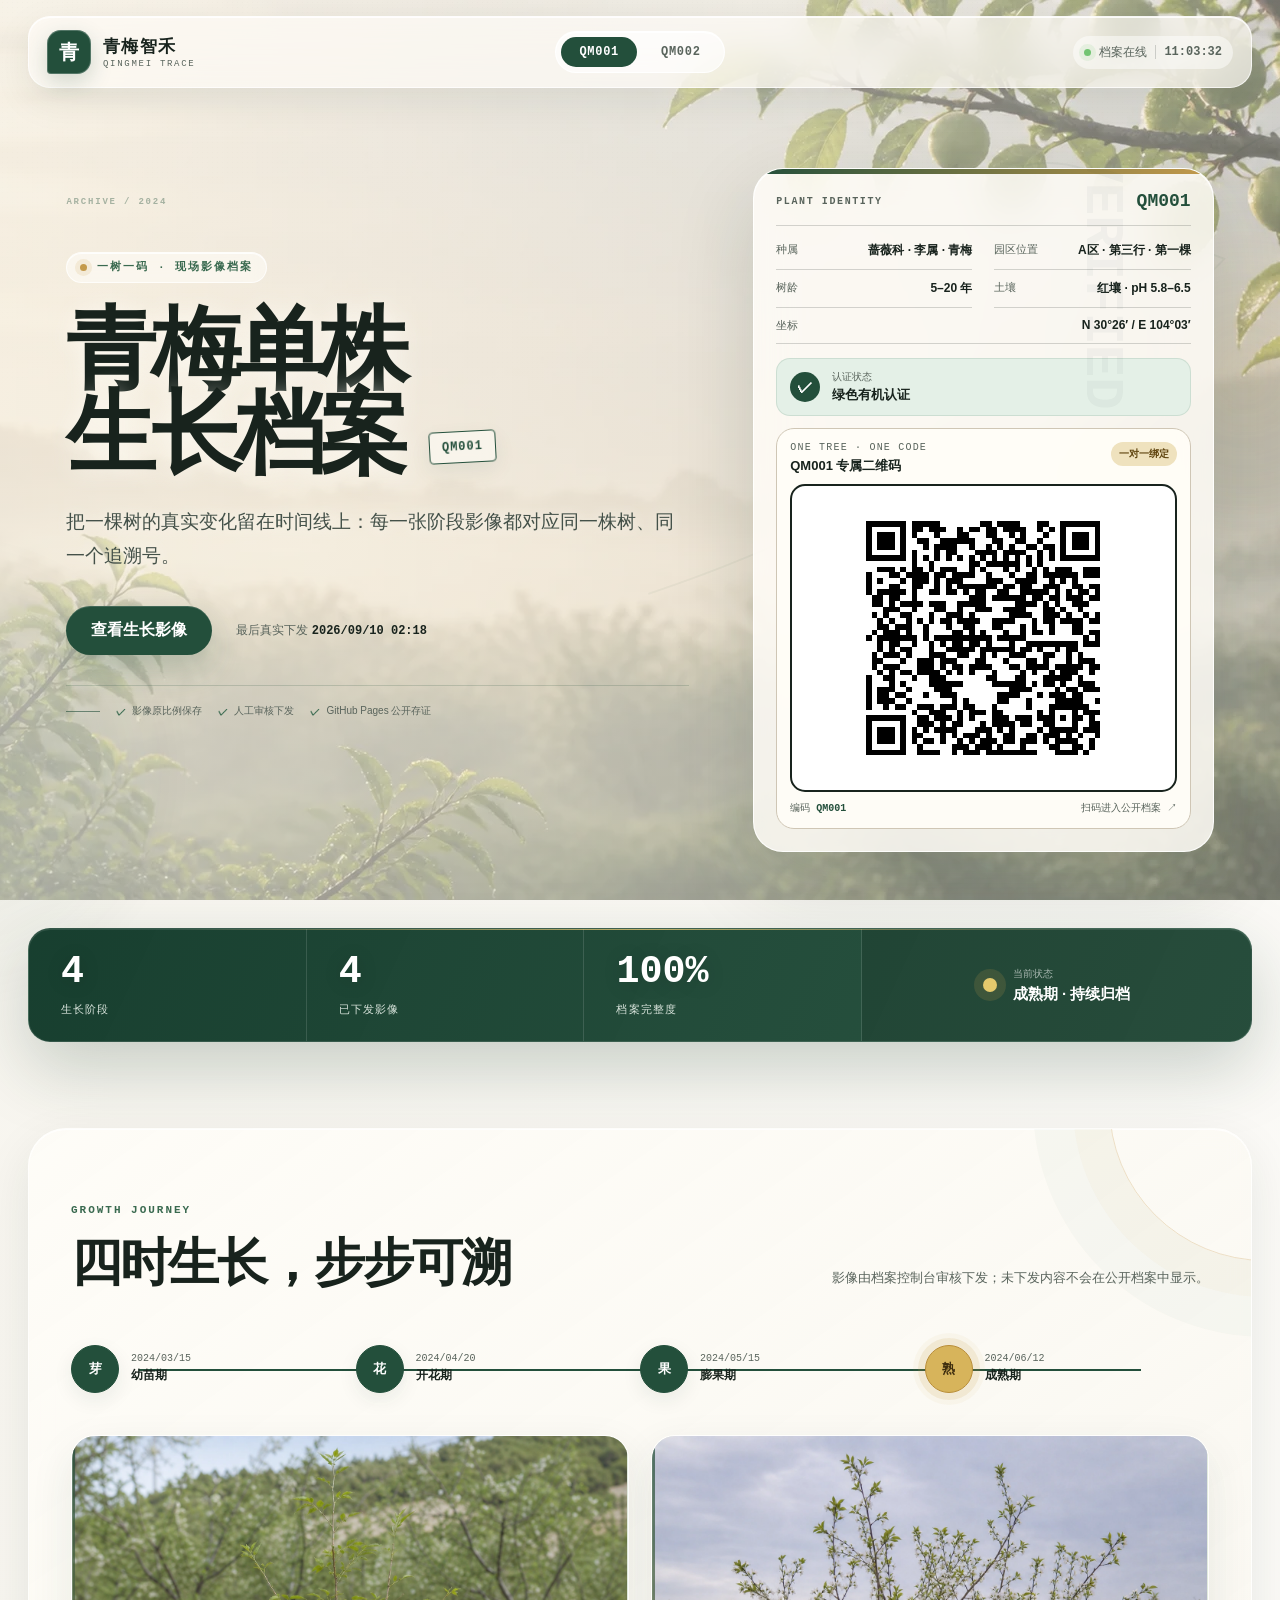
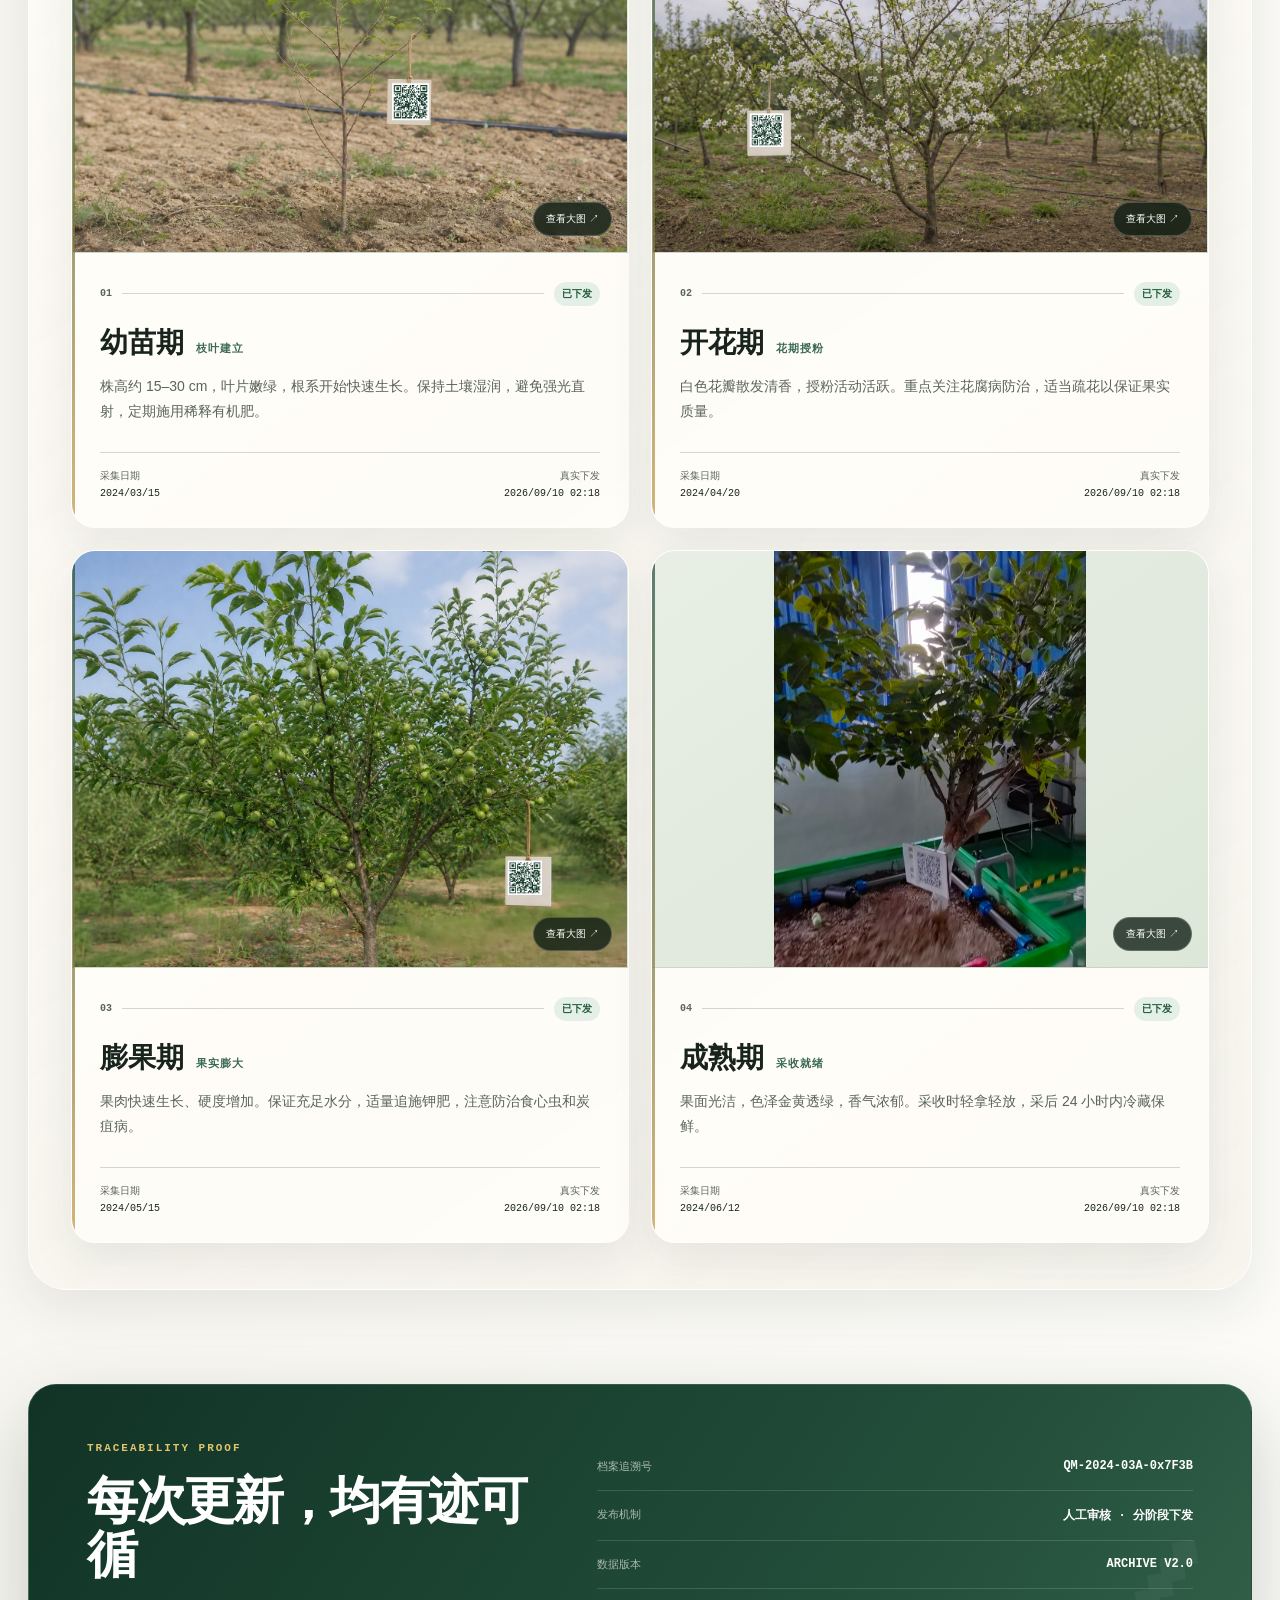
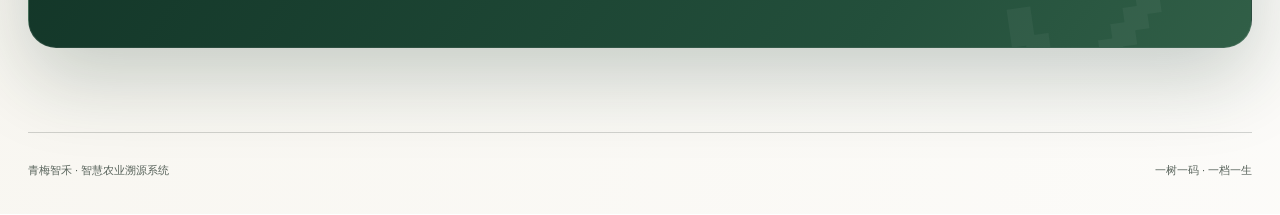
==== QM001.html @ 79ef50ff "发布青梅智禾溯源档案 2026-09-10" ====
<!doctype html>
<html lang="zh-CN">
<head>
  <meta charset="utf-8">
  <meta name="viewport" content="width=device-width, initial-scale=1">
  <meta name="theme-color" content="#f4f1e8">
  <meta name="description" content="青梅智禾 QM001 单株全周期二维码溯源档案">
  <title>QM001 生长档案｜青梅智禾</title>
  <link rel="stylesheet" href="assets/styles.css?v=20260809-ui6">
</head>
<body class="archive-page" data-tree-id="QM001">
  <div class="ambient ambient-a" aria-hidden="true"></div>
  <div class="ambient ambient-b" aria-hidden="true"></div>
  <header class="site-header">
    <a class="brand" href="QM001.html" aria-label="青梅智禾溯源首页">
      <span class="brand-mark">青</span>
      <span><strong>青梅智禾</strong><small>QINGMEI TRACE</small></span>
    </a>
    <nav class="record-nav" aria-label="档案切换">
      <a class="active" href="QM001.html">QM001</a>
      <a href="QM002.html">QM002</a>
    </nav>
    <div class="live-chip"><i></i><span>档案在线</span><time id="clock">--:--</time></div>
  </header>

  <main>
    <section class="hero" aria-labelledby="archive-title">
      <div class="hero-copy">
        <p class="eyebrow">一树一码 · 现场影像档案</p>
        <div class="title-row">
          <h1 id="archive-title">青梅单株<br>生长档案</h1>
          <span class="tree-seal" id="treeSeal">QM001</span>
        </div>
        <p class="hero-lead">把一棵树的真实变化留在时间线上：每一张阶段影像都对应同一株树、同一个追溯号。</p>
        <div class="hero-actions">
          <button class="primary-button" type="button" data-scroll="stages">查看生长影像</button>
          <span class="sync-note">最后真实下发 <b id="lastSync">尚未真实下发</b></span>
        </div>
        <div class="hero-proof"><span class="proof-line"></span><span>影像原比例保存</span><span>人工审核下发</span><span>GitHub Pages 公开存证</span></div>
      </div>
      <aside class="identity-card" aria-label="单株身份信息">
        <div class="identity-top"><span>PLANT IDENTITY</span><b id="identityId">QM001</b></div>
        <dl>
          <div><dt>种属</dt><dd id="species">--</dd></div>
          <div><dt>园区位置</dt><dd id="location">--</dd></div>
          <div><dt>树龄</dt><dd id="age">--</dd></div>
          <div><dt>土壤</dt><dd id="soil">--</dd></div>
          <div><dt>坐标</dt><dd id="coordinates">--</dd></div>
        </dl>
        <div class="cert-line"><span>✓</span><div><small>认证状态</small><strong id="certification">--</strong></div></div>
        <div class="qr-identity">
          <div class="qr-heading"><div><small>ONE TREE · ONE CODE</small><strong id="qrTitle">QM001 专属二维码</strong></div><span>一对一绑定</span></div>
          <a id="qrLink" class="qr-art-link" href="https://hyopuj.github.io/qingmei-pages/QM001.html" target="_blank" rel="noopener">
            <img id="qrImage" src="assets/qr-QM001.png" alt="QM001 一对一溯源二维码" decoding="async">
          </a>
          <div class="qr-meta"><span>编码 <b id="qrCode">QM001</b></span><span>扫码进入公开档案 ↗</span></div>
        </div>
      </aside>
    </section>

    <section class="pulse-strip" aria-label="档案概览">
      <div><span class="metric-value" id="stageCount">4</span><span class="metric-label">生长阶段</span></div>
      <div><span class="metric-value" id="publishedCount">--</span><span class="metric-label">已下发影像</span></div>
      <div><span class="metric-value" id="completeness">--</span><span class="metric-label">档案完整度</span></div>
      <div class="pulse-message"><span class="pulse-dot"></span><p><small>当前状态</small><strong id="currentStage">同步中</strong></p></div>
    </section>

    <section class="journey" id="stages" aria-labelledby="journey-title">
      <div class="section-heading">
        <div><p class="eyebrow">GROWTH JOURNEY</p><h2 id="journey-title">四时生长，步步可溯</h2></div>
        <p>影像由档案控制台审核下发；未下发内容不会在公开档案中显示。</p>
      </div>
      <ol class="timeline" id="timeline" aria-label="生长阶段时间轴"></ol>
      <div class="stage-grid" id="stageGrid" aria-live="polite">
        <div class="loading-card"></div><div class="loading-card"></div><div class="loading-card"></div><div class="loading-card"></div>
      </div>
    </section>

    <section class="trust-panel">
      <div><p class="eyebrow">TRACEABILITY PROOF</p><h2>每次更新，均有迹可循</h2></div>
      <dl>
        <div><dt>档案追溯号</dt><dd id="traceId">--</dd></div>
        <div><dt>发布机制</dt><dd>人工审核 · 分阶段下发</dd></div>
        <div><dt>数据版本</dt><dd>ARCHIVE V2.0</dd></div>
      </dl>
    </section>
  </main>

  <footer class="site-footer"><span>青梅智禾 · 智慧农业溯源系统</span><span>一树一码 · 一档一生</span></footer>

  <dialog class="lightbox" id="lightbox">
    <button type="button" aria-label="关闭预览" id="closeLightbox">×</button>
    <img id="lightboxImage" alt="阶段影像大图">
    <p id="lightboxCaption"></p>
  </dialog>
  <div class="error-banner" id="errorBanner" role="alert" hidden></div>
  <script>window.__ARCHIVE__={"id":"QM001","traceId":"QM-2024-03A-0x7F3B","name":"青梅单株生长档案","location":"A区 · 第三行 · 第一棵","species":"蔷薇科 · 李属 · 青梅","age":"5–20 年","coordinates":"N 30°26′ / E 104°03′","soil":"红壤 · pH 5.8–6.5","certification":"绿色有机认证","currentStage":"成熟期","deployedAt":"2026-09-10T02:18:13.981Z","stages":[{"name":"幼苗期","date":"2024-03-15","summary":"枝叶建立","description":"株高约 15–30 cm，叶片嫩绿，根系开始快速生长。保持土壤湿润，避免强光直射，定期施用稀释有机肥。","published":true,"publishedAt":"2026-09-10T02:18:13.981Z","unpublishedAt":null,"hasImage":true,"imageUrl":"assets/images/QM001/1786266948276-stage-01.webp"},{"name":"开花期","date":"2024-04-20","summary":"花期授粉","description":"白色花瓣散发清香，授粉活动活跃。重点关注花腐病防治，适当疏花以保证果实质量。","published":true,"publishedAt":"2026-09-10T02:18:13.981Z","unpublishedAt":null,"hasImage":true,"imageUrl":"assets/images/QM001/qr-v3-02.webp"},{"name":"膨果期","date":"2024-05-15","summary":"果实膨大","description":"果肉快速生长、硬度增加。保证充足水分，适量追施钾肥，注意防治食心虫和炭疽病。","published":true,"publishedAt":"2026-09-10T02:18:13.981Z","unpublishedAt":null,"hasImage":true,"imageUrl":"assets/images/QM001/qr-v3-03.webp"},{"name":"成熟期","date":"2024-06-12","summary":"采收就绪","description":"果面光洁，色泽金黄透绿，香气浓郁。采收时轻拿轻放，采后 24 小时内冷藏保鲜。","published":true,"publishedAt":"2026-09-10T02:18:13.981Z","unpublishedAt":"2026-09-10T00:32:39.902Z","hasImage":true,"imageUrl":"assets/images/QM001/1788332157178-stage-04.jpg"}],"updatedAt":"2026-09-10T02:18:13.981Z"};window.__ARCHIVE_UPDATED_AT__="2026-09-10T02:18:13.981Z";window.__ARCHIVE_DEPLOYED_AT__="2026-09-10T02:18:13.981Z";</script>
  <script src="assets/archive.js" defer></script>
</body>
</html>
---- assets/styles.css ----
:root {
  --ink: #18231d;
  --muted: #59645c;
  --paper: #f4f1e8;
  --paper-2: #e7e2d6;
  --leaf: #234f3b;
  --leaf-2: #3a6a50;
  --lime: #c49a4b;
  --acid: #efe2be;
  --cream: #fffdf8;
  --line: rgba(24, 35, 29, .18);
  --shadow: 0 20px 50px rgba(20, 40, 29, .10);
  --success: #235c3b;
  --success-bg: #e4f0e7;
  --warning: #74501d;
  --warning-bg: #f4e8ce;
  --danger: #8f302b;
  --focus: #7a5a15;
  --radius: 28px;
  --display: "Microsoft YaHei UI", "PingFang SC", "Noto Sans SC", sans-serif;
  --mono: "Cascadia Code", "SFMono-Regular", Consolas, monospace;
}

* { box-sizing: border-box; }
html { scroll-behavior: smooth; }
body { margin: 0; min-height: 100vh; font-family: var(--display); color: var(--ink); background: var(--paper); -webkit-font-smoothing: antialiased; }
button, input, textarea { font: inherit; }
button, a { -webkit-tap-highlight-color: transparent; }
a { color: inherit; text-decoration: none; }
img { max-width: 100%; display: block; }
button { color: inherit; }
:focus-visible { outline: 3px solid var(--focus); outline-offset: 3px; }

.ambient { position: fixed; z-index: -1; pointer-events: none; border-radius: 50%; filter: blur(4px); opacity: .8; }
.ambient-a { width: 430px; height: 430px; right: -180px; top: 160px; background: radial-gradient(circle, rgba(196, 154, 75, .2), transparent 70%); }
.ambient-b { width: 500px; height: 500px; left: -300px; top: 58%; background: radial-gradient(circle, rgba(35, 79, 59, .12), transparent 70%); }

.archive-page { position: relative; isolation: isolate; background:
  radial-gradient(circle at 78% 4%, rgba(196,154,75,.17), transparent 30%),
  radial-gradient(circle at 9% 54%, rgba(35,79,59,.12), transparent 34%),
  linear-gradient(118deg, rgba(255,253,248,.8), rgba(244,241,232,.94) 48%, rgba(231,226,214,.78));
  background-attachment: fixed;
}
.archive-page[data-tree-id="QM001"] { background:
  linear-gradient(100deg, rgba(244,241,232,.72) 0%, rgba(244,241,232,.52) 48%, rgba(244,241,232,.28) 100%),
  url("bg-QM001-v3.webp?v=4") center / cover fixed no-repeat;
}
.archive-page[data-tree-id="QM002"] { background:
  linear-gradient(100deg, rgba(244,241,232,.76) 0%, rgba(244,241,232,.54) 48%, rgba(244,241,232,.26) 100%),
  url("bg-QM002-v3.webp?v=4") center / cover fixed no-repeat;
}
.archive-page::before { content: ""; position: fixed; inset: 0; z-index: 0; pointer-events: none; opacity: .32; background-image: radial-gradient(rgba(24,35,29,.12) .55px, transparent .7px); background-size: 5px 5px; mask-image: linear-gradient(to bottom, rgba(0,0,0,.7), transparent 82%); }
.archive-page::after { content: ""; position: fixed; z-index: 0; pointer-events: none; right: -3vw; top: 88px; width: min(760px, 58vw); aspect-ratio: 4 / 3; opacity: .16; background: center / contain no-repeat url("data:image/svg+xml,%3Csvg xmlns='http://www.w3.org/2000/svg' viewBox='0 0 800 600'%3E%3Cg fill='none' stroke='%23234f3b' stroke-width='2'%3E%3Cpath d='M760 42C630 110 559 188 495 284S302 470 78 545'/%3E%3Cpath d='M622 132c-55-44-95-59-141-48 35 54 78 75 141 48ZM554 210c55-39 100-46 145-26-43 47-90 59-145 26ZM445 333c-58-40-104-46-151-22 47 46 96 56 151 22ZM352 412c47-12 87-2 119 30-51 18-91 8-119-30Z'/%3E%3C/g%3E%3Cg fill='%23c49a4b' fill-opacity='.42' stroke='%23866a31' stroke-width='1.5'%3E%3Ccircle cx='595' cy='174' r='19'/%3E%3Ccircle cx='472' cy='306' r='16'/%3E%3Ccircle cx='296' cy='458' r='21'/%3E%3C/g%3E%3C/svg%3E"); }
.archive-page[data-tree-id]::after { opacity: .045; }
.archive-page .site-header, .archive-page main, .archive-page .site-footer { position: relative; z-index: 1; }

.site-header { width: min(1340px, calc(100% - 56px)); height: 92px; margin: 0 auto; display: grid; grid-template-columns: 1fr auto 1fr; align-items: center; border-bottom: 1px solid var(--line); }
.brand { display: inline-flex; align-items: center; gap: 12px; width: max-content; }
.brand-mark { width: 44px; height: 44px; border-radius: 14px 14px 14px 4px; display: grid; place-items: center; background: var(--leaf); color: white; font-weight: 800; font-size: 20px; box-shadow: inset 0 0 0 1px rgba(255,255,255,.18); }
.brand > span:last-child { display: grid; gap: 2px; }
.brand strong { font-size: 17px; letter-spacing: .08em; }
.brand small { color: var(--muted); font: 9px/1 var(--mono); letter-spacing: .19em; }
.record-nav { display: flex; gap: 6px; padding: 5px; border-radius: 999px; background: rgba(255,255,255,.58); border: 1px solid rgba(255,255,255,.9); }
.record-nav a { padding: 9px 18px; border-radius: 999px; font: 700 12px/1 var(--mono); letter-spacing: .06em; color: var(--muted); transition: .2s ease; }
.record-nav a:hover, .record-nav a.active { color: white; background: var(--leaf); }
.live-chip { justify-self: end; display: flex; align-items: center; gap: 8px; font-size: 12px; color: var(--muted); }
.live-chip i, .sidebar-note i { width: 7px; height: 7px; border-radius: 50%; background: #72c472; box-shadow: 0 0 0 5px rgba(114,196,114,.13); animation: pulse 2s infinite; }
.live-chip time { font: 600 12px var(--mono); padding-left: 8px; border-left: 1px solid var(--line); }
@keyframes pulse { 50% { box-shadow: 0 0 0 9px rgba(114,196,114,0); } }

.archive-page main { width: min(1340px, calc(100% - 56px)); margin: 0 auto; }
.hero { min-height: 670px; display: grid; grid-template-columns: minmax(0, 1.35fr) minmax(380px, .65fr); align-items: center; gap: clamp(50px, 8vw, 120px); padding: 80px 3vw 60px; }
.eyebrow { margin: 0 0 20px; color: var(--leaf-2); font: 700 11px/1 var(--mono); letter-spacing: .18em; text-transform: uppercase; }
.title-row { display: flex; align-items: flex-end; gap: 26px; }
.hero h1 { margin: 0; font-size: clamp(56px, 7.3vw, 104px); line-height: .94; letter-spacing: -.07em; font-weight: 900; }
.tree-seal { margin-bottom: 12px; padding: 9px 12px; border: 1px solid var(--leaf); border-radius: 4px; color: var(--leaf); font: 800 12px/1 var(--mono); letter-spacing: .08em; transform: rotate(-3deg); }
.hero-lead { max-width: 610px; margin: 30px 0 0; color: var(--muted); font-size: clamp(16px, 1.45vw, 21px); line-height: 1.8; }
.hero-actions { margin-top: 34px; display: flex; align-items: center; gap: 24px; flex-wrap: wrap; }
.primary-button, .ghost-button { border: 0; border-radius: 999px; padding: 14px 22px; cursor: pointer; font-weight: 700; display: inline-flex; align-items: center; justify-content: center; transition: transform .2s ease, background .2s ease; }
.primary-button { background: var(--leaf); color: white; box-shadow: 0 12px 24px rgba(35,79,59,.2); }
.primary-button:hover { background: #183f2f; }
.primary-button:hover, .ghost-button:hover { transform: translateY(-2px); }
.sync-note { color: var(--muted); font-size: 12px; }
.sync-note b { color: var(--ink); font-family: var(--mono); }
.hero-proof { margin-top: 30px; display: flex; align-items: center; flex-wrap: wrap; gap: 10px 16px; color: var(--muted); font-size: 10px; }
.hero-proof > span:not(.proof-line) { display: inline-flex; align-items: center; gap: 6px; }
.hero-proof > span:not(.proof-line)::before { content: "✓"; color: var(--leaf-2); font-weight: 900; }
.hero-proof .proof-line { width: 34px; height: 1px; background: var(--leaf); opacity: .6; }

.identity-card { position: relative; overflow: hidden; border-radius: var(--radius); padding: 26px; background: rgba(255,253,248,.94); border: 1px solid #d8d0c1; box-shadow: var(--shadow); backdrop-filter: blur(16px); }
.identity-card::before { content: ""; position: absolute; inset: 0 0 auto; height: 5px; background: linear-gradient(90deg, var(--leaf), var(--lime)); }
.identity-top { display: flex; justify-content: space-between; align-items: center; padding-bottom: 20px; border-bottom: 1px solid var(--line); }
.identity-top span { font: 700 10px var(--mono); letter-spacing: .16em; color: var(--muted); }
.identity-top b { font: 800 18px var(--mono); color: var(--leaf); }
.identity-card dl { margin: 6px 0 0; }
.identity-card dl > div { display: grid; grid-template-columns: 82px 1fr; gap: 18px; padding: 15px 0; border-bottom: 1px solid var(--line); }
.identity-card dt { color: var(--muted); font-size: 12px; }
.identity-card dd { margin: 0; font-size: 13px; font-weight: 700; text-align: right; }
.cert-line { margin-top: 22px; display: flex; align-items: center; gap: 12px; padding: 14px; border-radius: 16px; background: var(--success-bg); border: 1px solid rgba(35,92,59,.12); }
.cert-line > span { width: 34px; height: 34px; border-radius: 50%; display: grid; place-items: center; color: white; background: var(--leaf); font-weight: 900; }
.cert-line div { display: grid; gap: 2px; }
.cert-line small { color: var(--muted); font-size: 10px; }
.cert-line strong { font-size: 13px; }
.qr-identity { margin-top: 16px; display: grid; gap: 12px; padding: 16px; border-radius: 18px; border: 1px solid #cfc6b5; background: var(--cream); }
.qr-heading { display: flex; align-items: flex-start; justify-content: space-between; gap: 12px; }
.qr-heading > div { display: grid; gap: 4px; }
.qr-heading small { color: var(--muted); font: 9px var(--mono); letter-spacing: .12em; }
.qr-heading strong { font-size: 13px; }
.qr-heading > span { flex: 0 0 auto; padding: 5px 8px; border-radius: 999px; color: #60450f; background: var(--acid); font-size: 10px; font-weight: 800; }
.qr-art-link { display: grid; place-items: center; overflow: hidden; padding: 16px; border-radius: 13px; border: 2px solid var(--ink); background: #fff; box-shadow: none; }
.qr-art-link img { width: min(100%, 320px); height: auto; aspect-ratio: 1; object-fit: contain; background: #fff; image-rendering: pixelated; filter: none; }
.qr-meta { display: flex; justify-content: space-between; gap: 12px; color: var(--muted); font: 10px var(--mono); }
.qr-meta b { color: var(--leaf); }

.pulse-strip { display: grid; grid-template-columns: repeat(3, 1fr) 1.4fr; background: linear-gradient(115deg, #173f2f, var(--leaf)); color: white; border-radius: 22px; overflow: hidden; box-shadow: 0 24px 60px rgba(35,79,59,.2); }
.pulse-strip > div { min-height: 125px; display: flex; flex-direction: column; justify-content: center; padding: 24px 32px; border-right: 1px solid rgba(255,255,255,.13); }
.metric-value { font: 800 clamp(28px,3vw,40px)/1 var(--mono); }
.metric-label { margin-top: 10px; color: #d9e4dc; font-size: 11px; letter-spacing: .1em; }
.pulse-message { flex-direction: row !important; align-items: center; gap: 16px; border-right: 0 !important; background: rgba(0,0,0,.11); }
.pulse-dot { width: 14px; height: 14px; flex: 0 0 auto; border-radius: 50%; background: #e4c96c; box-shadow: 0 0 0 9px rgba(196,154,75,.16); }
.pulse-message p { display: grid; gap: 4px; margin: 0; }
.pulse-message small { color: rgba(255,255,255,.6); font-size: 10px; }
.pulse-message strong { font-size: 15px; }

.journey { padding: 140px 0 120px; }
.section-heading { display: flex; align-items: flex-end; justify-content: space-between; gap: 40px; margin-bottom: 55px; }
.section-heading h2, .trust-panel h2, .history-panel h2 { margin: 0; font-size: clamp(34px, 4vw, 58px); line-height: 1.05; letter-spacing: -.05em; }
.section-heading > p { max-width: 430px; margin: 0; color: var(--muted); line-height: 1.8; font-size: 13px; }
.timeline { position: relative; display: grid; grid-template-columns: repeat(4, 1fr); gap: 0; padding: 0; margin: 0 0 42px; list-style: none; }
.timeline::before { content: ""; position: absolute; left: 6%; right: 6%; top: 24px; height: 1px; background: var(--line); }
.timeline li { position: relative; z-index: 1; display: flex; align-items: center; gap: 12px; }
.timeline li > span { width: 48px; height: 48px; flex: 0 0 auto; border-radius: 50%; display: grid; place-items: center; font-size: 13px; font-weight: 900; background: var(--paper); border: 1px solid var(--line); }
.timeline li.complete > span { color: white; background: var(--leaf); border-color: var(--leaf); }
.timeline li.current > span { color: #3f2e0f; background: #d7b45b; border-color: #b88d38; box-shadow: 0 0 0 8px rgba(196,154,75,.15); }
.timeline li div { display: grid; gap: 3px; }
.timeline li small { color: var(--muted); font: 10px var(--mono); }
.timeline li strong { font-size: 12px; }
.stage-grid { display: grid; grid-template-columns: repeat(2, 1fr); gap: 24px; }
.stage-card { min-width: 0; overflow: hidden; border-radius: 24px; background: rgba(255,253,248,.96); border: 1px solid #d8d0c1; box-shadow: 0 18px 50px rgba(36,55,43,.08); opacity: 0; transform: translateY(18px); transition: opacity .6s ease var(--delay), transform .6s ease var(--delay); }
.stage-card.visible { opacity: 1; transform: translateY(0); }
.stage-image { position: relative; width: 100%; aspect-ratio: 4 / 3; height: auto; padding: 0; border: 0; overflow: hidden; cursor: zoom-in; background: linear-gradient(145deg, #e8eee4, #dce7d9); }
.stage-image img { width: 100%; height: 100%; object-fit: contain; background: linear-gradient(145deg, #e8eee4, #dce7d9); transition: transform .7s ease; }
.stage-image:hover img { transform: scale(1.035); }
.stage-image > span { position: absolute; right: 16px; bottom: 16px; padding: 9px 12px; border-radius: 999px; color: white; background: rgba(13,28,19,.78); backdrop-filter: blur(8px); font-size: 10px; }
.stage-placeholder { display: grid; place-items: center; align-content: center; color: var(--muted); background: repeating-linear-gradient(135deg, #edf0e8, #edf0e8 12px, #f4f6f0 12px, #f4f6f0 24px); cursor: default; }
.stage-placeholder > span { position: static; padding: 0; color: var(--leaf); background: none; font-size: 48px; font-weight: 900; opacity: .28; }
.stage-placeholder p { margin: 10px 0 0; font-size: 12px; }
.stage-body { padding: 25px 27px 27px; }
.stage-kicker { display: flex; align-items: center; gap: 10px; color: var(--muted); font: 700 10px var(--mono); }
.stage-kicker i { flex: 1; height: 1px; background: var(--line); }
.stage-kicker b { padding: 5px 8px; border-radius: 999px; font-size: 9px; }
.stage-kicker .released { color: var(--success); background: var(--success-bg); }
.stage-kicker .draft { color: var(--warning); background: var(--warning-bg); }
.stage-body h3 { margin: 18px 0 12px; display: flex; align-items: baseline; gap: 12px; font-size: 28px; }
.stage-body h3 small { color: var(--leaf-2); font-size: 11px; letter-spacing: .08em; }
.stage-body > p { min-height: 52px; margin: 0; color: var(--muted); font-size: 13px; line-height: 1.8; }
.stage-body footer { margin-top: 22px; padding-top: 16px; border-top: 1px solid var(--line); display: flex; justify-content: space-between; gap: 18px; color: var(--muted); font-size: 10px; }
.stage-body footer > span { display: grid; gap: 5px; }
.stage-body footer > span:last-child { text-align: right; }
.stage-body footer time { color: var(--ink); font-family: var(--mono); }
.loading-card { height: 520px; border-radius: 24px; background: linear-gradient(100deg, #e5e9df 20%, #f1f4ed 40%, #e5e9df 60%); background-size: 200% 100%; animation: load 1.4s infinite; }
@keyframes load { to { background-position: -200% 0; } }

.trust-panel { margin-bottom: 100px; padding: 58px; display: grid; grid-template-columns: .85fr 1.15fr; gap: 70px; border-radius: var(--radius); background: var(--paper-2); border: 1px solid #d3ccbe; }
.trust-panel dl { margin: 0; }
.trust-panel dl > div { display: grid; grid-template-columns: 140px 1fr; padding: 16px 0; border-bottom: 1px solid var(--line); }
.trust-panel dt { color: var(--muted); font-size: 11px; }
.trust-panel dd { margin: 0; text-align: right; font: 700 12px var(--mono); }
.site-footer { width: min(1340px, calc(100% - 56px)); margin: 0 auto; padding: 30px 0 45px; display: flex; justify-content: space-between; border-top: 1px solid var(--line); color: var(--muted); font-size: 11px; }
.lightbox { width: min(900px, 92vw); padding: 0; border: 0; border-radius: 20px; overflow: hidden; background: #0d1710; color: white; box-shadow: 0 40px 120px rgba(0,0,0,.45); }
.lightbox::backdrop { background: rgba(8,16,11,.78); backdrop-filter: blur(8px); }
.lightbox button { position: absolute; z-index: 2; right: 14px; top: 14px; width: 40px; height: 40px; border-radius: 50%; border: 1px solid rgba(255,255,255,.3); background: rgba(0,0,0,.45); color: white; cursor: pointer; font-size: 26px; }
.lightbox img { width: 100%; max-height: 76vh; object-fit: contain; }
.lightbox p { margin: 0; padding: 16px 22px; font-size: 12px; }
.error-banner { position: fixed; z-index: 20; left: 50%; bottom: 24px; transform: translateX(-50%); padding: 13px 18px; border-radius: 12px; background: var(--danger); color: white; box-shadow: var(--shadow); font-size: 12px; }

/* Console */
.console-page { position: relative; isolation: isolate; display: grid; grid-template-columns: 240px 1fr; min-height: 100vh; background:
  radial-gradient(circle at 88% 2%, rgba(196,154,75,.2), transparent 28%),
  radial-gradient(circle at 45% 60%, rgba(35,79,59,.08), transparent 38%),
  linear-gradient(135deg, #f5f1e7, #ebe6d9);
  background-attachment: fixed;
}
.console-page::before { content: ""; position: fixed; z-index: 0; pointer-events: none; inset: 0 0 0 240px; opacity: .2; background-image: linear-gradient(rgba(35,79,59,.12) 1px, transparent 1px), linear-gradient(90deg, rgba(35,79,59,.12) 1px, transparent 1px); background-size: 38px 38px; mask-image: linear-gradient(135deg, transparent 5%, rgba(0,0,0,.75) 52%, transparent 96%); }
.console-sidebar { position: sticky; z-index: 2; top: 0; height: 100vh; padding: 28px 22px; display: flex; flex-direction: column; background: linear-gradient(180deg, #153a2b, #0d2a1f); color: white; box-shadow: 18px 0 60px rgba(12,35,25,.12); }
.brand-light .brand-mark { background: #d2af57; color: #153526; }
.brand-light small { color: #cbd8cf; }
.console-sidebar nav { display: grid; gap: 6px; margin-top: 70px; }
.console-sidebar nav a { display: flex; gap: 14px; align-items: center; padding: 13px 12px; border-radius: 10px; color: #cbd8cf; font-size: 12px; }
.console-sidebar nav a span { font: 10px var(--mono); }
.console-sidebar nav a:hover, .console-sidebar nav a.active { color: white; background: rgba(255,255,255,.08); }
.sidebar-note { margin-top: auto; display: flex; align-items: center; gap: 12px; padding: 14px; border: 1px solid rgba(255,255,255,.1); border-radius: 14px; }
.sidebar-note p { display: grid; gap: 3px; margin: 0; }
.sidebar-note small { color: #b7c7bd; font-size: 10px; }
.sidebar-note strong { font-size: 11px; }
.sidebar-foot { margin: 18px 4px 0; color: #9fb2a7; font: 10px/1.7 var(--mono); }
.console-main { position: relative; z-index: 1; width: min(1400px, calc(100% - 64px)); margin: 0 auto; padding: 45px 0 80px; min-width: 0; }
.console-header { display: flex; justify-content: space-between; align-items: flex-end; gap: 30px; }
.console-header h1 { margin: 0; font-size: clamp(34px, 4vw, 52px); letter-spacing: -.05em; }
.console-header > div > p:last-child { margin: 12px 0 0; color: var(--muted); font-size: 13px; }
.console-header-actions { display: flex; align-items: center; gap: 18px; }
.console-header-actions time { font: 11px var(--mono); color: var(--muted); }
.ghost-button { border: 1px solid var(--line); background: rgba(255,255,255,.7); color: var(--ink); }
.console-stats { display: grid; grid-template-columns: repeat(4, 1fr); gap: 14px; margin: 38px 0 22px; }
.console-stats article { padding: 22px; border-radius: 18px; background: var(--cream); border: 1px solid #d8d0c1; }
.console-stats span, .console-stats small { display: block; color: var(--muted); font-size: 10px; }
.console-stats strong { display: inline-block; margin: 14px 8px 3px 0; font: 800 34px/1 var(--mono); }
.console-stats small { display: inline; }
.records-panel, .history-panel { border-radius: 22px; background: var(--cream); border: 1px solid #d8d0c1; box-shadow: 0 20px 55px rgba(26,47,34,.07); }
.panel-toolbar { padding: 18px 20px; display: flex; align-items: center; justify-content: space-between; gap: 20px; border-bottom: 1px solid var(--line); }
.tree-tabs { display: flex; gap: 8px; }
.tree-tabs button { min-width: 170px; padding: 11px 14px; border: 1px solid var(--line); border-radius: 12px; background: transparent; text-align: left; cursor: pointer; }
.tree-tabs button span, .tree-tabs button small { display: block; }
.tree-tabs button span { font: 800 13px var(--mono); }
.tree-tabs button small { margin-top: 4px; color: var(--muted); font-size: 9px; }
.tree-tabs button.active { color: white; background: var(--leaf); border-color: var(--leaf); }
.tree-tabs button.active small { color: rgba(255,255,255,.65); }
.public-link { padding: 10px 14px; border-radius: 999px; color: var(--leaf); background: var(--success-bg); font-size: 11px; font-weight: 700; }
.github-panel { margin-top: 24px; padding: 28px; display: flex; align-items: center; justify-content: space-between; gap: 28px; border-radius: 22px; color: white; background: linear-gradient(120deg, #123426, #234f3b); box-shadow: 0 20px 55px rgba(26,47,34,.14); }
.github-panel .eyebrow { margin-bottom: 14px; color: var(--lime); }
.github-panel h2 { margin: 0; font-size: 28px; letter-spacing: -.04em; }
.github-copy > p:not(.eyebrow) { max-width: 650px; margin: 10px 0 14px; color: rgba(255,255,255,.68); font-size: 12px; line-height: 1.7; }
.github-status { width: max-content; max-width: 100%; padding: 7px 10px; border-radius: 999px; font: 10px var(--mono); }
.github-status.connected { color: #31260f; background: #e0c56d; }
.github-status.offline { color: #ffe2aa; background: rgba(255,185,79,.16); }
.github-actions { min-width: 250px; display: grid; gap: 10px; justify-items: end; }
.github-login-button { min-height: 44px; padding: 11px 18px; border: 1px solid rgba(218,239,146,.58); border-radius: 999px; background: rgba(255,255,255,.08); color: var(--lime); cursor: pointer; font-weight: 700; transition: transform .2s ease, background .2s ease, opacity .2s ease; }
.github-login-button:hover { transform: translateY(-2px); background: rgba(218,239,146,.14); }
.github-login-button:disabled { opacity: .5; cursor: not-allowed; transform: none; }
.github-actions small { color: rgba(255,255,255,.54); text-align: right; font-size: 9px; line-height: 1.6; }
.github-actions code { color: var(--lime); font-family: var(--mono); }
.github-actions a { color: var(--lime); text-decoration: underline; }
.github-links { display: flex; flex-wrap: wrap; justify-content: flex-end; gap: 10px; }
.github-links a { padding: 6px 9px; border: 1px solid rgba(218,239,146,.35); border-radius: 7px; font-size: 10px; text-decoration: none; }
.github-links a:hover { background: rgba(218,239,146,.12); }
.github-links a.disabled-link { opacity: .45; pointer-events: none; }
.github-actions .primary-button:disabled { opacity: .46; cursor: not-allowed; transform: none; }
.record-summary { display: grid; grid-template-columns: .6fr 1fr 1.2fr 1fr; padding: 20px; gap: 10px; }
.record-summary > div { padding: 14px; border-radius: 12px; background: #f0ece2; }
.record-summary small, .record-summary strong, .record-summary span { display: block; }
.record-summary small { margin-bottom: 7px; color: var(--muted); font-size: 9px; }
.record-summary strong { font: 800 15px var(--mono); }
.record-summary span { font-size: 11px; }
.cert-mini { color: var(--leaf); font-weight: 700; }
.manage-grid { display: grid; grid-template-columns: repeat(2, minmax(0, 1fr)); gap: 14px; padding: 0 20px 20px; }
.manage-card { position: relative; min-width: 0; padding: 18px; border-radius: 16px; background: #f7f3e9; border: 1px solid var(--line); transition: opacity .2s ease; }
.manage-card.busy { opacity: .5; pointer-events: none; }
.manage-card.busy::after { content: "上传中…"; position: absolute; inset: 0; display: grid; place-items: center; color: white; background: rgba(16,43,32,.65); border-radius: inherit; font-weight: 700; }
.manage-card > header { display: flex; align-items: center; gap: 10px; }
.manage-card > header > span { width: 30px; height: 30px; display: grid; place-items: center; border-radius: 50%; background: #e5eadf; font: 700 10px var(--mono); }
.manage-card header div { flex: 1; }
.manage-card h3 { margin: 0 0 3px; font-size: 15px; }
.manage-card header small { color: var(--muted); font: 9px var(--mono); }
.status-pill { padding: 5px 8px; border-radius: 999px; font-size: 9px; }
.status-pill.published { color: var(--success); background: var(--success-bg); }
.status-pill.draft { color: var(--warning); background: var(--warning-bg); }
.manage-preview { position: relative; margin: 14px 0 10px; aspect-ratio: 4 / 3; height: auto; overflow: hidden; border-radius: 12px; background: linear-gradient(145deg, #e8eee4, #dce7d9); }
.manage-preview img { width: 100%; height: 100%; object-fit: contain; background: linear-gradient(145deg, #e8eee4, #dce7d9); }
.manage-preview > span { position: absolute; left: 10px; bottom: 10px; max-width: calc(100% - 20px); overflow: hidden; text-overflow: ellipsis; white-space: nowrap; padding: 6px 8px; border-radius: 6px; color: white; background: rgba(8,20,13,.65); font-size: 8px; }
.empty-image { height: 100%; display: grid; place-items: center; color: var(--muted); font-size: 11px; }
.upload-zone { display: flex; align-items: center; gap: 10px; padding: 11px; border: 1px dashed rgba(31,90,61,.32); border-radius: 10px; cursor: pointer; transition: .2s; }
.upload-zone:hover, .upload-zone.dragging { border-color: var(--leaf); background: #edf3e3; }
.upload-zone input { position: absolute; opacity: 0; pointer-events: none; }
.upload-zone > span { width: 28px; height: 28px; display: grid; place-items: center; flex: 0 0 auto; border-radius: 8px; color: white; background: var(--leaf); }
.upload-zone strong, .upload-zone small { display: block; }
.upload-zone strong { font-size: 10px; }
.upload-zone small { margin-left: auto; color: var(--muted); font-size: 8px; }
.note-field { display: grid; gap: 7px; margin-top: 12px; }
.note-field span { color: var(--muted); font-size: 9px; }
.note-field textarea { width: 100%; resize: vertical; min-height: 64px; padding: 10px; border: 1px solid var(--line); border-radius: 9px; background: white; color: var(--ink); font-size: 10px; line-height: 1.6; }
.card-actions { display: flex; justify-content: space-between; align-items: center; gap: 10px; margin-top: 12px; }
.save-note { border: 0; padding: 8px 11px; border-radius: 8px; color: var(--leaf); background: var(--success-bg); cursor: pointer; font-size: 10px; font-weight: 700; }
.publication-controls { display: flex; align-items: center; justify-content: flex-end; flex-wrap: wrap; gap: 8px; }
.publish-button { border: 1px solid rgba(35,79,59,.34); padding: 8px 10px; border-radius: 8px; color: white; background: var(--leaf); cursor: pointer; font-size: 10px; font-weight: 700; transition: .2s ease; }
.publish-button:hover { background: var(--leaf-2); transform: translateY(-1px); }
.publish-button:disabled { opacity: .45; cursor: not-allowed; transform: none; }
.unpublish-button { border: 1px solid rgba(143,48,43,.38); padding: 8px 10px; border-radius: 8px; color: var(--danger); background: #fff3f0; cursor: pointer; font-size: 10px; font-weight: 700; transition: .2s ease; }
.unpublish-button:hover { color: white; background: var(--danger); transform: translateY(-1px); }
.unpublish-button:disabled { opacity: .5; cursor: wait; transform: none; }
.publish-switch { display: flex; align-items: center; gap: 8px; cursor: pointer; }
.publish-switch input { position: absolute; opacity: 0; }
.publish-switch span { position: relative; width: 34px; height: 19px; border-radius: 999px; background: #c8cec5; transition: .2s; }
.publish-switch span::after { content: ""; position: absolute; left: 3px; top: 3px; width: 13px; height: 13px; border-radius: 50%; background: white; box-shadow: 0 2px 4px rgba(0,0,0,.18); transition: .2s; }
.publish-switch input:checked + span { background: var(--leaf); }
.publish-switch input:checked + span::after { transform: translateX(15px); }
.publish-switch input:disabled + span { opacity: .45; }
.publish-switch b { font-size: 9px; }
.history-panel { margin-top: 24px; padding: 28px; }
.history-panel .section-heading { margin-bottom: 24px; }
.history-panel h2 { font-size: 30px; }
.history-list { display: grid; }
.history-list article { display: grid; grid-template-columns: 110px 48px 160px 1fr; gap: 16px; align-items: center; padding: 15px 4px; border-top: 1px solid var(--line); font-size: 10px; }
.history-list time { color: var(--muted); font-family: var(--mono); }
.history-list strong { font-size: 10px; }
.history-list p { margin: 0; color: var(--muted); }
.history-type { width: max-content; padding: 4px 7px; border-radius: 999px; color: var(--leaf); background: var(--success-bg); }
.toast-region { position: fixed; z-index: 50; right: 24px; bottom: 24px; display: grid; gap: 8px; }
.toast { min-width: 240px; padding: 13px 16px; border-radius: 10px; color: white; background: var(--leaf); box-shadow: 0 16px 45px rgba(0,0,0,.18); opacity: 0; transform: translateY(10px); transition: .25s; font-size: 11px; }
.toast.error { background: var(--danger); }
.toast.show { opacity: 1; transform: translateY(0); }

.landing-page { min-height: 100vh; display: grid; place-items: center; padding: 24px; background: radial-gradient(circle at 70% 20%, rgba(184,211,90,.28), transparent 35%), var(--paper); }
.landing-card { width: min(720px, 100%); padding: clamp(38px, 7vw, 76px); border-radius: 32px; text-align: center; background: rgba(255,255,255,.75); border: 1px solid white; box-shadow: var(--shadow); }
.landing-card .brand-mark { margin: 0 auto 26px; }
.landing-card h1 { margin: 0; font-size: clamp(38px, 7vw, 70px); letter-spacing: -.07em; }
.landing-card > p:not(.eyebrow) { color: var(--muted); line-height: 1.8; }
.landing-card > div { margin-top: 28px; display: flex; justify-content: center; gap: 10px; flex-wrap: wrap; }

@media (max-width: 1000px) {
  .hero { grid-template-columns: 1fr; min-height: auto; padding: 70px 0; }
  .identity-card { max-width: 680px; }
  .pulse-strip { grid-template-columns: repeat(2, 1fr); }
  .pulse-strip > div:nth-child(2) { border-right: 0; }
  .stage-image { height: auto; }
  .trust-panel { grid-template-columns: 1fr; gap: 35px; }
  .console-page { grid-template-columns: 78px 1fr; }
  .console-page::before { inset: 0 0 0 78px; }
  .console-sidebar { padding: 24px 14px; align-items: center; }
  .console-sidebar .brand > span:last-child, .console-sidebar nav a:not(.active)::after, .console-sidebar nav a { font-size: 0; }
  .console-sidebar nav a { justify-content: center; padding: 14px; }
  .console-sidebar nav a span { font-size: 10px; }
  .sidebar-note p, .sidebar-foot { display: none; }
  .console-main { width: min(100% - 36px, 1400px); }
  .console-stats { grid-template-columns: repeat(2, 1fr); }
  .record-summary { grid-template-columns: repeat(2, 1fr); }
}

@media (max-width: 720px) {
  .archive-page[data-tree-id="QM001"] { background-position: 58% center; }
  .archive-page[data-tree-id="QM002"] { background-position: 48% center; }
  .archive-page::after { top: 150px; right: -24vw; width: 110vw; opacity: .1; }
  .site-header, .archive-page main, .site-footer { width: min(100% - 32px, 1340px); }
  .site-header { height: auto; min-height: 80px; grid-template-columns: 1fr auto; }
  .record-nav { order: 3; grid-column: 1 / -1; margin: 0 auto 14px; }
  .live-chip span { display: none; }
  .hero { gap: 42px; padding: 60px 0; }
  .title-row { align-items: flex-start; flex-direction: column; gap: 16px; }
  .hero h1 { font-size: clamp(48px, 16vw, 72px); }
  .tree-seal { margin: 0; }
  .pulse-strip { grid-template-columns: 1fr 1fr; }
  .pulse-strip > div { min-height: 100px; padding: 20px; }
  .pulse-strip > div:nth-child(3) { border-top: 1px solid rgba(255,255,255,.13); }
  .pulse-message { border-top: 1px solid rgba(255,255,255,.13); }
  .journey { padding: 95px 0 80px; }
  .section-heading { align-items: flex-start; flex-direction: column; margin-bottom: 35px; }
  .timeline { overflow-x: auto; grid-template-columns: repeat(4, 155px); padding: 8px; margin-left: -8px; margin-right: -8px; }
  .timeline::before { left: 34px; right: 34px; top: 32px; }
  .stage-grid { grid-template-columns: 1fr; }
  .stage-image { height: auto; }
  .trust-panel { padding: 34px 24px; }
  .trust-panel dl > div { grid-template-columns: 1fr; gap: 6px; }
  .trust-panel dd { text-align: left; }
  .site-footer { gap: 14px; flex-direction: column; }
  .console-page { display: block; }
  .console-page::before { inset: 0; opacity: .12; }
  .console-sidebar { position: static; width: 100%; height: auto; flex-direction: row; justify-content: space-between; padding: 14px 18px; }
  .console-sidebar nav { display: none; }
  .console-sidebar .brand > span:last-child { display: grid; }
  .sidebar-note { margin: 0; padding: 10px; }
  .console-main { width: min(100% - 24px, 1400px); padding-top: 28px; }
  .console-header { align-items: flex-start; flex-direction: column; }
  .console-header-actions { width: 100%; justify-content: space-between; }
  .console-stats { gap: 8px; }
  .console-stats article { padding: 15px; }
  .panel-toolbar { align-items: stretch; flex-direction: column; }
  .tree-tabs { display: grid; grid-template-columns: 1fr 1fr; }
  .tree-tabs button { min-width: 0; }
  .public-link { text-align: center; }
  .record-summary, .manage-grid { grid-template-columns: 1fr; }
  .github-panel { align-items: flex-start; flex-direction: column; }
  .github-actions { width: 100%; justify-items: stretch; }
  .github-links { justify-content: flex-start; }
  .github-actions small { text-align: left; }
  .manage-preview { height: auto; }
  .upload-zone small { display: none; }
  .history-list article { grid-template-columns: 88px 42px 1fr; gap: 8px; }
  .history-list p { grid-column: 1 / -1; }
}

@media (prefers-reduced-motion: reduce) {
  *, *::before, *::after { animation-duration: .01ms !important; animation-iteration-count: 1 !important; scroll-behavior: auto !important; transition-duration: .01ms !important; }
}

/* Premium interface polish v5 */
:root {
  --glass: rgba(255, 253, 248, .78);
  --glass-strong: rgba(255, 253, 248, .9);
  --glass-line: rgba(255, 255, 255, .72);
  --shadow-soft: 0 18px 50px rgba(24, 48, 34, .09);
  --shadow-deep: 0 28px 80px rgba(18, 41, 29, .16);
}

::selection { color: white; background: var(--leaf); }
body { overflow-x: hidden; }

/* Public archive */
.archive-page::before { opacity: .18; }
.archive-page .site-header {
  position: sticky;
  z-index: 12;
  top: 16px;
  height: 72px;
  margin-top: 16px;
  padding: 0 18px;
  border: 1px solid var(--glass-line);
  border-radius: 22px;
  background: rgba(255, 253, 248, .68);
  box-shadow: 0 12px 38px rgba(25, 51, 35, .08), inset 0 1px 0 rgba(255,255,255,.85);
  backdrop-filter: blur(18px) saturate(1.08);
}
.archive-page .brand-mark { box-shadow: 0 8px 22px rgba(35,79,59,.2), inset 0 0 0 1px rgba(255,255,255,.22); }
.archive-page .record-nav { background: rgba(255,255,255,.66); box-shadow: inset 0 1px 0 white; }
.archive-page .record-nav a { min-width: 74px; text-align: center; }
.archive-page .live-chip { padding: 8px 11px; border-radius: 999px; background: rgba(255,255,255,.48); }

.hero {
  min-height: 0;
  grid-template-columns: minmax(0, 1.15fr) minmax(440px, .85fr);
  align-items: start;
  gap: clamp(40px, 5vw, 76px);
  padding: 72px 3vw 76px;
}
.hero-copy { position: relative; padding: 92px 0 42px; }
.hero-copy::after {
  content: "ARCHIVE / 2024";
  position: absolute;
  left: 0;
  top: 38px;
  color: rgba(35,79,59,.38);
  font: 700 9px/1 var(--mono);
  letter-spacing: .2em;
}
.hero-copy > .eyebrow {
  display: inline-flex;
  align-items: center;
  gap: 10px;
  margin-bottom: 24px;
  padding: 9px 13px;
  border: 1px solid rgba(255,255,255,.7);
  border-radius: 999px;
  background: rgba(255,253,248,.58);
  box-shadow: inset 0 1px 0 rgba(255,255,255,.8);
  backdrop-filter: blur(10px);
}
.hero-copy > .eyebrow::before { content: ""; width: 7px; height: 7px; border-radius: 50%; background: var(--lime); box-shadow: 0 0 0 5px rgba(196,154,75,.14); }
.hero h1 { max-width: 720px; font-size: clamp(58px, 7vw, 96px); letter-spacing: -.065em; text-shadow: 0 2px 22px rgba(255,253,248,.72); }
.hero-lead { max-width: 640px; color: #445149; text-shadow: 0 1px 14px rgba(255,253,248,.86); }
.tree-seal { background: rgba(255,253,248,.54); box-shadow: 0 8px 20px rgba(35,79,59,.08); backdrop-filter: blur(8px); }
.primary-button { min-height: 48px; padding-inline: 25px; box-shadow: 0 14px 32px rgba(35,79,59,.25), inset 0 1px 0 rgba(255,255,255,.14); }
.primary-button:active, .ghost-button:active { transform: translateY(0) scale(.98); }
.hero-proof { padding-top: 18px; border-top: 1px solid rgba(35,79,59,.18); }

.identity-card {
  margin-top: 8px;
  padding: 22px;
  border-color: rgba(255,255,255,.86);
  border-radius: 30px;
  background: rgba(255,253,248,.84);
  box-shadow: var(--shadow-deep), inset 0 1px 0 rgba(255,255,255,.9);
  backdrop-filter: blur(20px) saturate(1.08);
}
.identity-card::after { content: "VERIFIED"; position: absolute; right: -18px; top: 84px; color: rgba(35,79,59,.045); font: 900 54px/1 var(--mono); transform: rotate(90deg); pointer-events: none; }
.identity-top { padding-bottom: 14px; }
.identity-card dl { display: grid; grid-template-columns: 1fr 1fr; gap: 0 22px; }
.identity-card dl > div { grid-template-columns: 62px minmax(0,1fr); gap: 10px; padding: 10px 0; }
.identity-card dl > div:nth-child(5) { grid-column: 1 / -1; }
.identity-card dt { font-size: 11px; }
.identity-card dd { overflow-wrap: anywhere; font-size: 12px; }
.cert-line { margin-top: 14px; padding: 11px 13px; border-radius: 14px; }
.cert-line > span { width: 30px; height: 30px; }
.qr-identity { margin-top: 12px; gap: 9px; padding: 13px; background: rgba(255,253,248,.92); }
.qr-art-link { padding: 12px; border-radius: 15px; box-shadow: inset 0 0 0 1px rgba(255,255,255,.9); }
.qr-art-link img { width: min(100%, 280px); }
.qr-meta, .qr-heading small { font-size: 10px; }

.pulse-strip {
  position: relative;
  border: 1px solid rgba(255,255,255,.12);
  background: linear-gradient(115deg, rgba(19,59,43,.98), rgba(35,79,59,.96));
  box-shadow: 0 26px 70px rgba(22,58,41,.22), inset 0 1px 0 rgba(255,255,255,.1);
}
.pulse-strip::before { content: ""; position: absolute; inset: 0 12% auto; height: 1px; background: linear-gradient(90deg, transparent, rgba(224,197,109,.78), transparent); }
.pulse-strip > div { min-height: 112px; }
.metric-value { text-shadow: 0 2px 20px rgba(0,0,0,.16); }

.journey {
  position: relative;
  overflow: hidden;
  margin: 86px 0 94px;
  padding: 76px 42px 46px;
  border: 1px solid rgba(255,255,255,.72);
  border-radius: 38px;
  background: linear-gradient(145deg, rgba(255,253,248,.84), rgba(244,241,232,.67));
  box-shadow: var(--shadow-soft), inset 0 1px 0 rgba(255,255,255,.82);
  backdrop-filter: blur(11px) saturate(1.05);
}
.journey::before { content: ""; position: absolute; width: 310px; height: 310px; right: -170px; top: -180px; border: 1px solid rgba(196,154,75,.28); border-radius: 50%; box-shadow: 0 0 0 36px rgba(196,154,75,.045), 0 0 0 76px rgba(35,79,59,.025); pointer-events: none; }
.section-heading { position: relative; z-index: 1; }
.section-heading h2, .trust-panel h2, .history-panel h2 { letter-spacing: -.045em; }
.timeline::before { height: 2px; background: linear-gradient(90deg, var(--leaf) 0 var(--progress, 0%), rgba(24,35,29,.16) var(--progress, 0%) 100%); }
.timeline li > span { background: rgba(255,253,248,.94); box-shadow: 0 7px 20px rgba(28,52,38,.08); }
.timeline li.current > span { box-shadow: 0 0 0 7px rgba(196,154,75,.14), 0 0 0 12px rgba(196,154,75,.055); }
.stage-grid { gap: 22px; }
.stage-card { position: relative; border-color: rgba(255,255,255,.82); background: rgba(255,253,248,.91); box-shadow: 0 16px 44px rgba(31,54,39,.09); }
.stage-card::before { content: ""; position: absolute; z-index: 3; inset: 0 auto 0 0; width: 3px; background: linear-gradient(var(--leaf), var(--lime)); opacity: .72; }
.stage-card.visible:hover { transform: translateY(-6px); box-shadow: 0 26px 60px rgba(27,52,36,.15); }
.stage-image { border-bottom: 1px solid rgba(24,35,29,.12); }
.stage-image > span { border: 1px solid rgba(255,255,255,.2); }
.stage-body { padding: 26px 28px 28px; }
.stage-body > p { min-height: 56px; font-size: 14px; }
.stage-kicker b { font-size: 10px; }

.trust-panel {
  position: relative;
  overflow: hidden;
  margin-bottom: 84px;
  color: white;
  border-color: rgba(255,255,255,.1);
  background: linear-gradient(125deg, #113326, #234f3b 72%, #315f47);
  box-shadow: 0 30px 80px rgba(18,50,35,.22);
}
.trust-panel::after { content: "✓"; position: absolute; right: 28px; bottom: -80px; color: rgba(255,255,255,.045); font: 900 230px/1 var(--display); transform: rotate(-8deg); }
.trust-panel .eyebrow { color: #e0c56d; }
.trust-panel dl { position: relative; z-index: 1; }
.trust-panel dl > div { border-color: rgba(255,255,255,.14); }
.trust-panel dt { color: rgba(255,255,255,.62); }
.trust-panel dd { color: white; }
.site-footer { padding-bottom: 36px; }
.lightbox { border: 1px solid rgba(255,255,255,.12); box-shadow: 0 50px 140px rgba(0,0,0,.52); }

/* Console: real orchard background follows the selected tree */
.console-page {
  grid-template-columns: 264px 1fr;
  background:
    linear-gradient(96deg, rgba(244,241,232,.4) 0%, rgba(244,241,232,.16) 50%, rgba(244,241,232,.06) 100%),
    url("bg-QM001-v3.webp?v=6") center / cover fixed no-repeat;
}
.console-page[data-active-tree="QM001"] { background:
  linear-gradient(96deg, rgba(244,241,232,.4) 0%, rgba(244,241,232,.16) 50%, rgba(244,241,232,.06) 100%),
  url("bg-QM001-v3.webp?v=6") center / cover fixed no-repeat;
}
.console-page[data-active-tree="QM002"] { background:
  linear-gradient(96deg, rgba(244,241,232,.4) 0%, rgba(244,241,232,.16) 50%, rgba(244,241,232,.06) 100%),
  url("bg-QM002-v3.webp?v=6") center / cover fixed no-repeat;
}
.console-page::before { inset: 0 0 0 264px; opacity: .09; background-size: 44px 44px; }
.console-page::after { content: ""; position: fixed; z-index: 0; inset: 0 0 0 264px; pointer-events: none; background: radial-gradient(circle at 82% 0%, rgba(224,197,109,.2), transparent 28%), linear-gradient(180deg, rgba(255,253,248,.06), rgba(15,44,32,.07)); }
.console-sidebar {
  overflow: hidden;
  padding: 30px 24px;
  background: linear-gradient(180deg, rgba(16,58,42,.98), rgba(7,37,27,.99));
  box-shadow: 24px 0 70px rgba(10,34,24,.2);
}
.console-sidebar::before { content: ""; position: absolute; width: 270px; height: 270px; left: -165px; top: 32%; border: 1px solid rgba(224,197,109,.18); border-radius: 50%; box-shadow: 0 0 0 36px rgba(224,197,109,.035), 0 0 0 74px rgba(255,255,255,.018); pointer-events: none; }
.brand-light { position: relative; z-index: 1; }
.brand-light .brand-mark { box-shadow: 0 10px 30px rgba(0,0,0,.2); }
.console-sidebar nav { position: relative; z-index: 1; gap: 8px; margin-top: 66px; }
.console-sidebar nav a { position: relative; min-height: 48px; padding: 14px; border: 1px solid transparent; border-radius: 14px; font-size: 12px; transition: background .2s ease, border-color .2s ease, transform .2s ease; }
.console-sidebar nav a::before { content: ""; width: 3px; height: 18px; border-radius: 999px; background: transparent; }
.console-sidebar nav a:hover { transform: translateX(3px); }
.console-sidebar nav a:hover, .console-sidebar nav a.active { border-color: rgba(255,255,255,.08); background: rgba(255,255,255,.09); }
.console-sidebar nav a.active::before { background: #e0c56d; box-shadow: 0 0 14px rgba(224,197,109,.42); }
.sidebar-note { position: relative; z-index: 1; background: rgba(255,255,255,.035); backdrop-filter: blur(10px); }

.console-main { width: min(1440px, calc(100% - 64px)); padding: 34px 0 84px; }
.console-header {
  position: relative;
  overflow: hidden;
  align-items: center;
  padding: 28px 30px;
  border: 1px solid var(--glass-line);
  border-radius: 28px;
  background: rgba(255,253,248,.7);
  box-shadow: var(--shadow-soft), inset 0 1px 0 rgba(255,255,255,.86);
  backdrop-filter: blur(12px) saturate(1.05);
}
.console-header::after { content: "QM / ARCHIVE"; position: absolute; right: 25px; bottom: -12px; color: rgba(35,79,59,.045); font: 900 54px/1 var(--mono); letter-spacing: -.08em; pointer-events: none; }
.console-header > div { position: relative; z-index: 1; }
.console-header .eyebrow { margin-bottom: 12px; }
.console-header h1 { font-size: clamp(38px, 4vw, 58px); }
.console-header > div > p:last-of-type { font-size: 14px; }
.console-header-actions { position: relative; z-index: 2; padding-left: 20px; }
.workflow-track { display: flex; align-items: center; gap: 9px; margin-top: 19px; color: var(--muted); font-size: 11px; }
.workflow-track span { display: inline-flex; align-items: center; gap: 7px; padding: 7px 10px; border: 1px solid rgba(35,79,59,.13); border-radius: 999px; background: rgba(255,255,255,.48); }
.workflow-track b { color: var(--leaf); font: 800 9px var(--mono); }
.workflow-track i { color: var(--lime); font-style: normal; }
.ghost-button { min-height: 44px; padding-inline: 19px; background: rgba(255,255,255,.68); box-shadow: 0 8px 24px rgba(31,51,39,.08); }

.console-stats { gap: 16px; margin: 22px 0; }
.console-stats article {
  position: relative;
  overflow: hidden;
  min-height: 126px;
  padding: 24px;
  border-color: rgba(255,255,255,.78);
  border-radius: 22px;
  background: rgba(255,253,248,.74);
  box-shadow: 0 14px 38px rgba(28,50,36,.08), inset 0 1px 0 rgba(255,255,255,.82);
  backdrop-filter: blur(8px) saturate(1.06);
  transition: transform .22s ease, box-shadow .22s ease;
}
.console-stats article::before { content: ""; position: absolute; inset: 0 0 auto; height: 3px; background: var(--leaf); }
.console-stats article:nth-child(2)::before { background: var(--leaf-2); }
.console-stats article:nth-child(3)::before { background: #b78b32; }
.console-stats article:nth-child(4)::before { background: #8a5f28; }
.console-stats article::after { content: attr(data-icon); position: absolute; right: 15px; bottom: -16px; color: rgba(35,79,59,.06); font-size: 76px; font-weight: 900; line-height: 1; }
.console-stats article:hover { transform: translateY(-4px); box-shadow: 0 22px 48px rgba(28,50,36,.13); }
.console-stats span { font-size: 12px; font-weight: 700; }
.console-stats strong { position: relative; z-index: 1; margin-top: 17px; font-size: 40px; }
.console-stats small { position: relative; z-index: 1; font-size: 11px; }

.records-panel, .history-panel {
  border-color: rgba(255,255,255,.8);
  border-radius: 28px;
  background: rgba(255,253,248,.74);
  box-shadow: 0 28px 70px rgba(25,48,33,.13), inset 0 1px 0 rgba(255,255,255,.88);
  backdrop-filter: blur(8px) saturate(1.05);
}
.panel-toolbar { padding: 20px 22px; background: rgba(255,255,255,.25); }
.tree-tabs button { min-width: 184px; padding: 13px 16px; border-color: rgba(35,79,59,.18); border-radius: 14px; background: rgba(255,255,255,.42); transition: transform .2s ease, box-shadow .2s ease, background .2s ease; }
.tree-tabs button:hover { transform: translateY(-2px); box-shadow: 0 9px 22px rgba(29,52,37,.08); }
.tree-tabs button span { font-size: 14px; }
.tree-tabs button small { font-size: 10px; }
.tree-tabs button.active { box-shadow: 0 12px 28px rgba(35,79,59,.21), inset 0 1px 0 rgba(255,255,255,.13); }
.public-link { padding: 11px 16px; border: 1px solid rgba(35,92,59,.12); box-shadow: 0 7px 18px rgba(35,79,59,.07); }
.record-summary { gap: 12px; padding: 22px; }
.record-summary > div { min-height: 72px; padding: 16px; border: 1px solid rgba(255,255,255,.66); border-radius: 15px; background: rgba(238,234,223,.68); }
.record-summary small { font-size: 10px; }
.record-summary span { font-size: 12px; }
.manage-grid { gap: 18px; padding: 0 22px 22px; }
.manage-card {
  overflow: hidden;
  padding: 20px;
  border-color: rgba(35,79,59,.16);
  border-radius: 20px;
  background: rgba(255,253,248,.76);
  box-shadow: 0 12px 34px rgba(29,52,37,.07);
  transition: opacity .2s ease, transform .22s ease, box-shadow .22s ease;
}
.manage-card::before { content: ""; position: absolute; inset: 0 0 auto; height: 3px; background: linear-gradient(90deg, var(--leaf), var(--lime)); opacity: .68; }
.manage-card:not(.busy):hover { transform: translateY(-4px); box-shadow: 0 20px 44px rgba(29,52,37,.12); }
.manage-card > header > span { width: 34px; height: 34px; background: var(--success-bg); }
.manage-card h3 { font-size: 17px; }
.manage-card header small, .status-pill { font-size: 10px; }
.manage-preview { margin-top: 16px; border: 1px solid rgba(35,79,59,.12); border-radius: 15px; box-shadow: inset 0 0 0 1px rgba(255,255,255,.42); }
.upload-zone { min-height: 62px; padding: 13px; border-width: 1.5px; border-color: rgba(35,79,59,.34); border-radius: 13px; background: rgba(255,255,255,.36); }
.upload-zone:hover, .upload-zone.dragging { border-color: #ad8331; background: rgba(239,226,190,.45); }
.upload-zone:has(input:focus-visible) { outline: 3px solid var(--focus); outline-offset: 3px; }
.upload-zone > span { width: 32px; height: 32px; border-radius: 10px; }
.upload-zone strong { font-size: 11px; }
.upload-zone small { font-size: 9px; }
.note-field span, .publish-switch b { font-size: 10px; }
.note-field textarea { min-height: 72px; padding: 12px; border-radius: 11px; background: rgba(255,255,255,.76); font-size: 11px; }
.save-note { min-height: 36px; padding: 9px 13px; border-radius: 10px; font-size: 11px; }
.publish-switch input:focus-visible + span { outline: 3px solid var(--focus); outline-offset: 3px; }

.github-panel {
  position: relative;
  overflow: hidden;
  margin-top: 26px;
  padding: 34px;
  border: 1px solid rgba(255,255,255,.13);
  border-radius: 28px;
  background: linear-gradient(118deg, rgba(11,48,34,.97), rgba(35,79,59,.95));
  box-shadow: 0 28px 70px rgba(17,49,34,.24);
}
.github-panel::after { content: "PUBLIC\A ARCHIVE"; white-space: pre; position: absolute; right: 28px; top: -10px; color: rgba(255,255,255,.045); font: 900 58px/.82 var(--mono); text-align: right; pointer-events: none; }
.github-copy, .github-actions { position: relative; z-index: 1; }
.github-panel h2 { font-size: 32px; }
.github-copy > p:not(.eyebrow) { font-size: 13px; }
.github-actions small { font-size: 10px; }
.history-panel { margin-top: 26px; padding: 32px; }
.history-list article { grid-template-columns: 120px 54px 180px 1fr; min-height: 58px; padding: 16px 8px; font-size: 11px; }
.history-list article:hover { background: rgba(255,255,255,.34); }
.toast { min-width: 280px; padding: 15px 18px; border-radius: 13px; font-size: 12px; }

/* Landing */
.landing-page {
  position: relative;
  overflow: hidden;
  background:
    linear-gradient(105deg, rgba(244,241,232,.48), rgba(244,241,232,.1)),
    url("bg-QM001-v3.webp?v=6") center / cover fixed no-repeat;
}
.landing-page::before { content: ""; position: fixed; inset: 0; pointer-events: none; background: radial-gradient(circle at 18% 12%, rgba(255,253,248,.72), transparent 34%), radial-gradient(circle at 82% 80%, rgba(35,79,59,.18), transparent 30%); }
.landing-card { position: relative; overflow: hidden; border-color: rgba(255,255,255,.84); background: rgba(255,253,248,.74); box-shadow: var(--shadow-deep), inset 0 1px 0 rgba(255,255,255,.9); backdrop-filter: blur(16px) saturate(1.08); }
.landing-card::before { content: ""; position: absolute; width: 260px; height: 260px; right: -150px; top: -150px; border: 1px solid rgba(196,154,75,.28); border-radius: 50%; box-shadow: 0 0 0 34px rgba(196,154,75,.05), 0 0 0 70px rgba(35,79,59,.025); }
.landing-card .brand-mark { position: relative; box-shadow: 0 12px 30px rgba(35,79,59,.22); }
.landing-card h1 { position: relative; }

@media (max-width: 1100px) {
  .hero { grid-template-columns: 1fr; padding-inline: 0; }
  .hero-copy { padding-top: 38px; }
  .hero-copy::after { top: 0; }
  .identity-card { max-width: 620px; }
  .journey { padding-inline: 30px; }
  .console-page { grid-template-columns: 86px 1fr; }
  .console-page::before, .console-page::after { inset: 0 0 0 86px; }
  .console-sidebar { padding-inline: 15px; }
  .console-sidebar nav a::before { display: none; }
  .workflow-track { flex-wrap: wrap; }
  .console-header-actions { flex-direction: column-reverse; align-items: flex-end; }
}

@media (max-width: 720px) {
  .archive-page .site-header { top: 8px; min-height: 78px; margin-top: 8px; padding: 10px 12px; border-radius: 18px; }
  .archive-page .live-chip { padding: 6px 8px; }
  .archive-page .live-chip time { display: none; }
  .archive-page .record-nav { width: 100%; }
  .archive-page .record-nav a { flex: 1; min-width: 0; }
  .hero { padding: 48px 0 58px; }
  .hero-copy { padding: 32px 0 0; }
  .hero-copy::after { top: 0; }
  .hero h1 { font-size: clamp(48px, 15vw, 68px); }
  .hero-proof { display: grid; grid-template-columns: 20px 1fr; }
  .hero-proof .proof-line { grid-row: 1 / 4; width: 1px; height: 100%; }
  .identity-card { width: 100%; margin-top: 0; }
  .identity-card dl { grid-template-columns: 1fr 1fr; }
  .journey { margin: 58px -4px 70px; padding: 48px 20px 28px; border-radius: 28px; }
  .timeline { scroll-snap-type: x proximity; scrollbar-width: thin; }
  .timeline li { scroll-snap-align: start; }
  .stage-card.visible:hover { transform: none; }
  .trust-panel { margin-bottom: 62px; }

  .console-page { display: block; background-attachment: fixed; }
  .console-page::before, .console-page::after { inset: 0; }
  .console-sidebar { position: sticky; top: 0; z-index: 30; width: 100%; min-height: 72px; padding: 12px 16px; overflow: visible; backdrop-filter: blur(16px); }
  .console-sidebar nav { position: fixed; z-index: 60; left: 12px; right: 12px; bottom: 12px; display: grid; grid-template-columns: repeat(3, 1fr); gap: 4px; margin: 0; padding: 6px; border: 1px solid rgba(255,255,255,.14); border-radius: 18px; background: rgba(9,42,30,.94); box-shadow: 0 18px 48px rgba(0,0,0,.3); backdrop-filter: blur(16px); }
  .console-sidebar nav a { justify-content: center; min-height: 44px; padding: 8px 6px; font-size: 10px !important; }
  .console-sidebar nav a span { font-size: 9px; }
  .console-main { width: min(100% - 20px, 1400px); padding: 20px 0 110px; }
  .console-header { align-items: stretch; gap: 22px; padding: 24px 20px; }
  .console-header-actions { flex-direction: row; align-items: center; padding-left: 0; }
  .workflow-track { gap: 6px; overflow-x: auto; flex-wrap: nowrap; padding-bottom: 4px; }
  .workflow-track span { flex: 0 0 auto; }
  .console-stats article { min-height: 112px; padding: 19px; }
  .console-stats strong { font-size: 34px; }
  .records-panel, .history-panel, .github-panel { border-radius: 22px; }
  .manage-card { padding: 16px; }
  .history-list article { grid-template-columns: 86px 44px 1fr; }
  .toast-region { right: 12px; bottom: 88px; left: 12px; }
  .toast { min-width: 0; }
}

@media (max-width: 520px) {
  .identity-card dl { grid-template-columns: 1fr; }
  .identity-card dl > div:nth-child(5) { grid-column: auto; }
  .qr-meta { align-items: flex-start; flex-direction: column; }
  .console-header h1 { font-size: 36px; }
  .console-stats { grid-template-columns: 1fr 1fr; }
  .tree-tabs button { min-width: 0; }
}
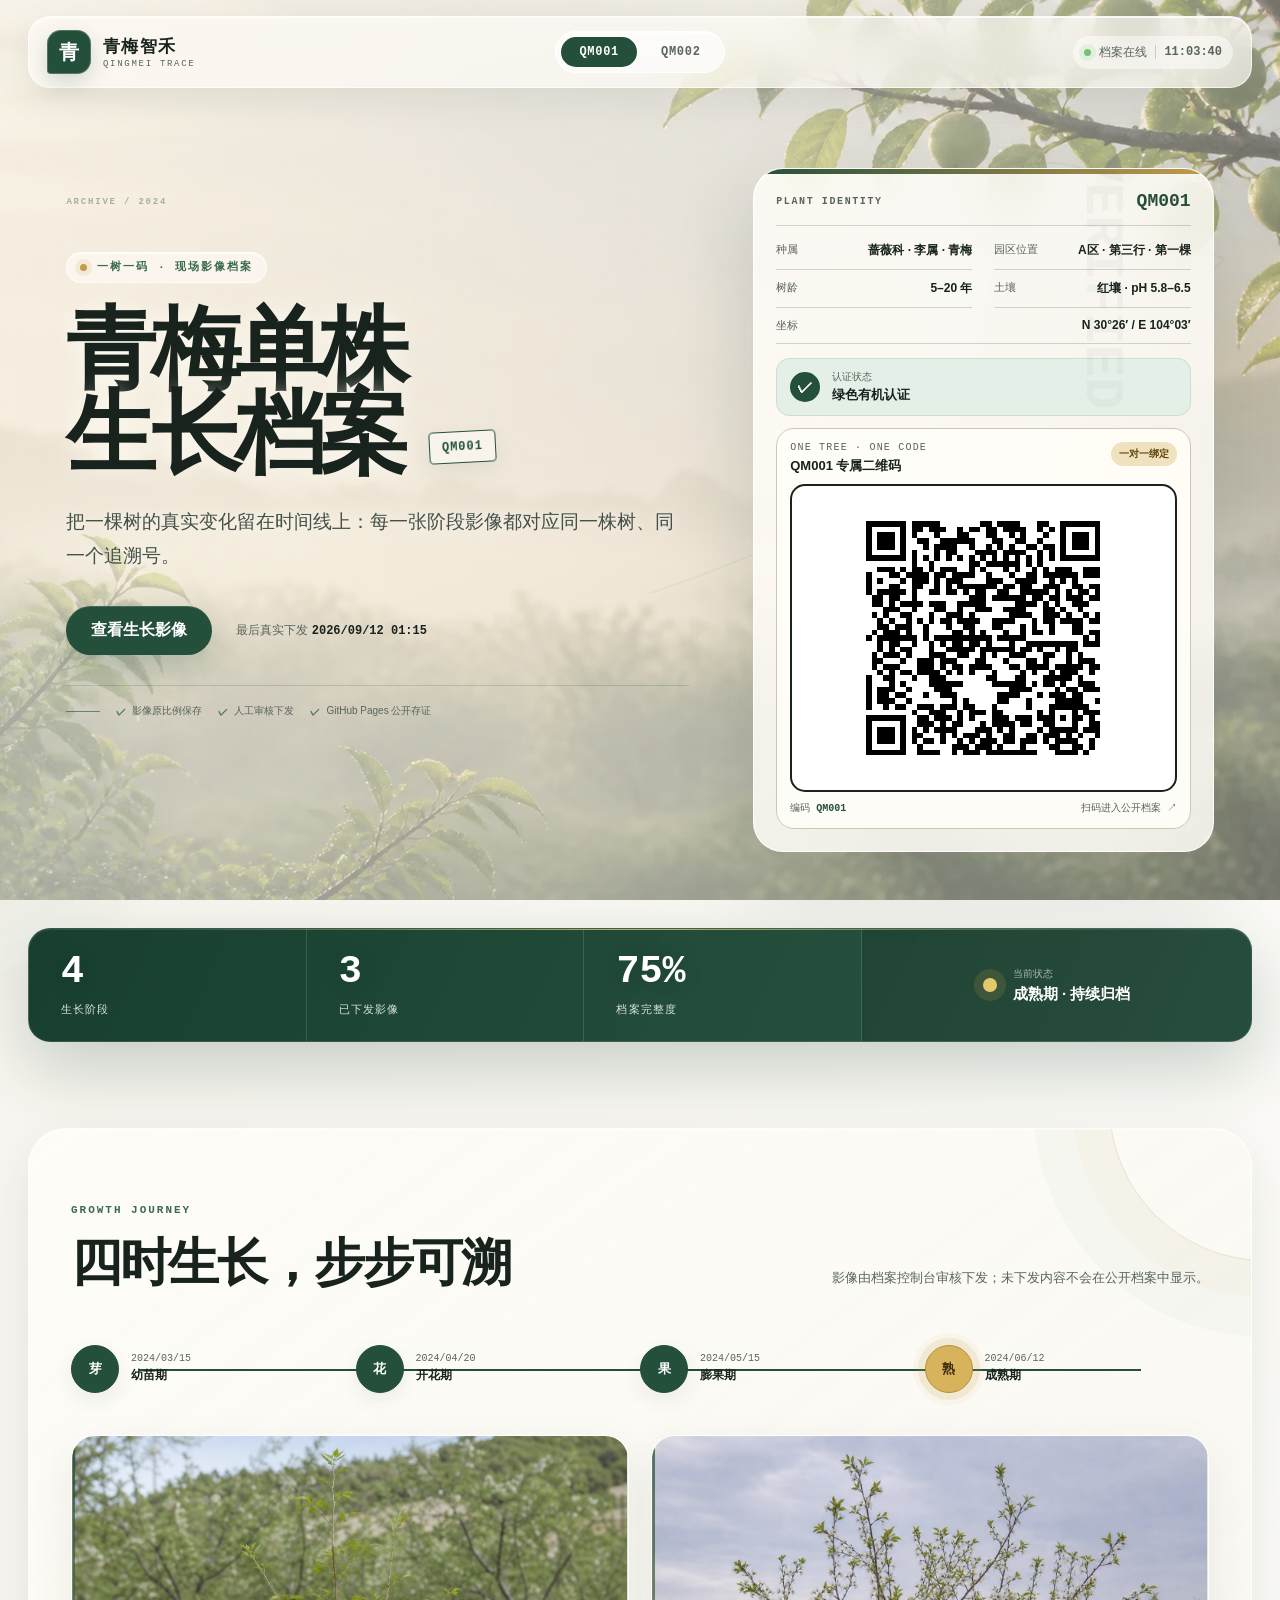
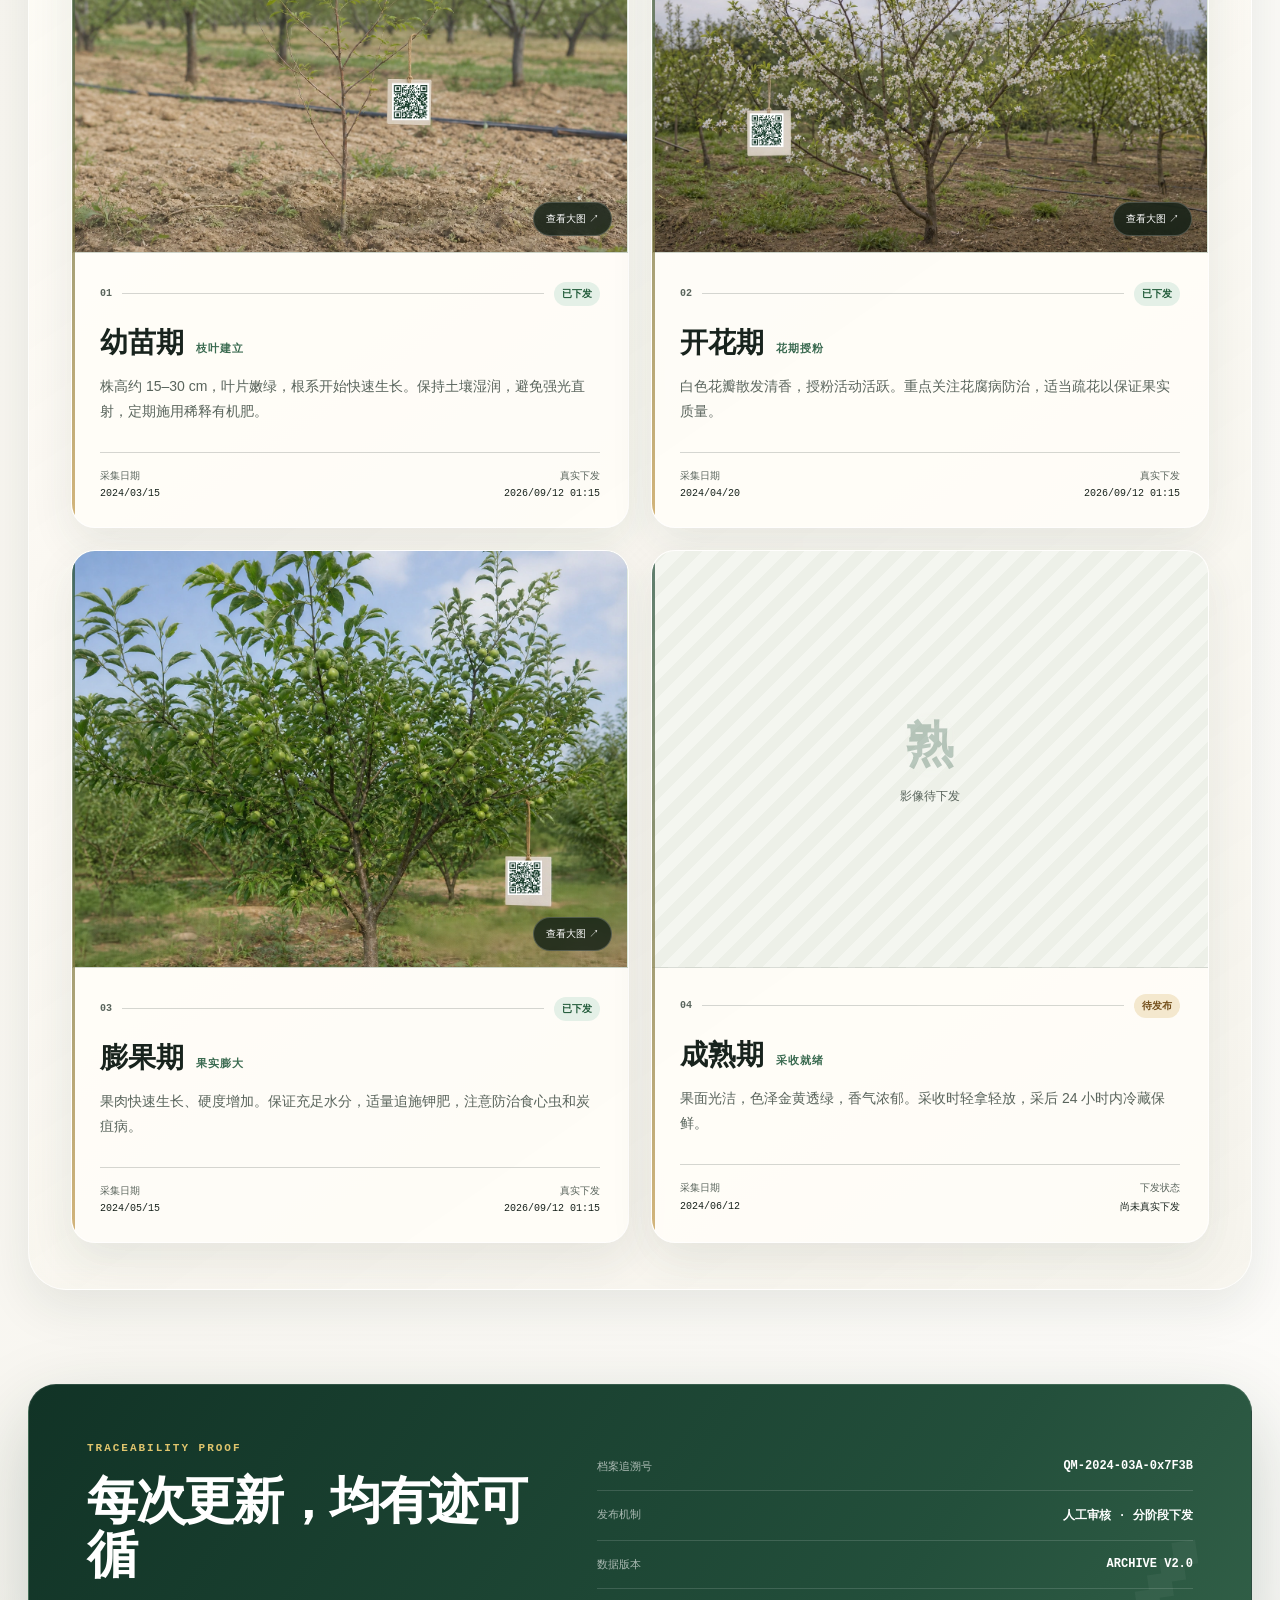
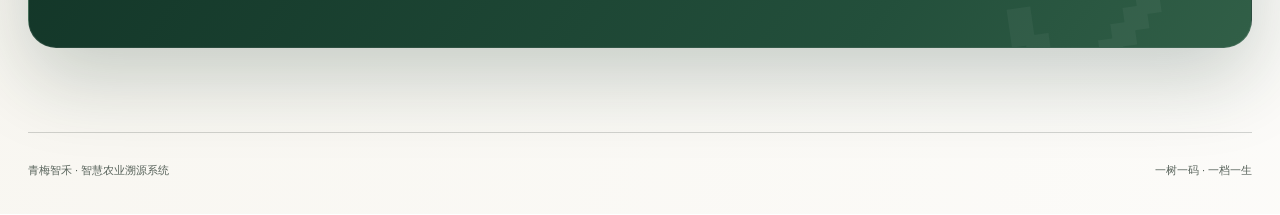
==== commit 43cd94b8: "发布青梅智禾溯源档案 2026-09-12" ====
--- a/QM001.html
+++ b/QM001.html
@@ -94,7 +94,7 @@
     <p id="lightboxCaption"></p>
   </dialog>
   <div class="error-banner" id="errorBanner" role="alert" hidden></div>
-  <script>window.__ARCHIVE__={"id":"QM001","traceId":"QM-2024-03A-0x7F3B","name":"青梅单株生长档案","location":"A区 · 第三行 · 第一棵","species":"蔷薇科 · 李属 · 青梅","age":"5–20 年","coordinates":"N 30°26′ / E 104°03′","soil":"红壤 · pH 5.8–6.5","certification":"绿色有机认证","currentStage":"成熟期","deployedAt":"2026-09-10T02:18:13.981Z","stages":[{"name":"幼苗期","date":"2024-03-15","summary":"枝叶建立","description":"株高约 15–30 cm，叶片嫩绿，根系开始快速生长。保持土壤湿润，避免强光直射，定期施用稀释有机肥。","published":true,"publishedAt":"2026-09-10T02:18:13.981Z","unpublishedAt":null,"hasImage":true,"imageUrl":"assets/images/QM001/1786266948276-stage-01.webp"},{"name":"开花期","date":"2024-04-20","summary":"花期授粉","description":"白色花瓣散发清香，授粉活动活跃。重点关注花腐病防治，适当疏花以保证果实质量。","published":true,"publishedAt":"2026-09-10T02:18:13.981Z","unpublishedAt":null,"hasImage":true,"imageUrl":"assets/images/QM001/qr-v3-02.webp"},{"name":"膨果期","date":"2024-05-15","summary":"果实膨大","description":"果肉快速生长、硬度增加。保证充足水分，适量追施钾肥，注意防治食心虫和炭疽病。","published":true,"publishedAt":"2026-09-10T02:18:13.981Z","unpublishedAt":null,"hasImage":true,"imageUrl":"assets/images/QM001/qr-v3-03.webp"},{"name":"成熟期","date":"2024-06-12","summary":"采收就绪","description":"果面光洁，色泽金黄透绿，香气浓郁。采收时轻拿轻放，采后 24 小时内冷藏保鲜。","published":true,"publishedAt":"2026-09-10T02:18:13.981Z","unpublishedAt":"2026-09-10T00:32:39.902Z","hasImage":true,"imageUrl":"assets/images/QM001/1788332157178-stage-04.jpg"}],"updatedAt":"2026-09-10T02:18:13.981Z"};window.__ARCHIVE_UPDATED_AT__="2026-09-10T02:18:13.981Z";window.__ARCHIVE_DEPLOYED_AT__="2026-09-10T02:18:13.981Z";</script>
+  <script>window.__ARCHIVE__={"id":"QM001","traceId":"QM-2024-03A-0x7F3B","name":"青梅单株生长档案","location":"A区 · 第三行 · 第一棵","species":"蔷薇科 · 李属 · 青梅","age":"5–20 年","coordinates":"N 30°26′ / E 104°03′","soil":"红壤 · pH 5.8–6.5","certification":"绿色有机认证","currentStage":"成熟期","deployedAt":"2026-09-12T01:15:05.111Z","stages":[{"name":"幼苗期","date":"2024-03-15","summary":"枝叶建立","description":"株高约 15–30 cm，叶片嫩绿，根系开始快速生长。保持土壤湿润，避免强光直射，定期施用稀释有机肥。","published":true,"publishedAt":"2026-09-12T01:15:05.111Z","unpublishedAt":null,"hasImage":true,"imageUrl":"assets/images/QM001/1786266948276-stage-01.webp"},{"name":"开花期","date":"2024-04-20","summary":"花期授粉","description":"白色花瓣散发清香，授粉活动活跃。重点关注花腐病防治，适当疏花以保证果实质量。","published":true,"publishedAt":"2026-09-12T01:15:05.111Z","unpublishedAt":null,"hasImage":true,"imageUrl":"assets/images/QM001/qr-v3-02.webp"},{"name":"膨果期","date":"2024-05-15","summary":"果实膨大","description":"果肉快速生长、硬度增加。保证充足水分，适量追施钾肥，注意防治食心虫和炭疽病。","published":true,"publishedAt":"2026-09-12T01:15:05.111Z","unpublishedAt":null,"hasImage":true,"imageUrl":"assets/images/QM001/qr-v3-03.webp"},{"name":"成熟期","date":"2024-06-12","summary":"采收就绪","description":"果面光洁，色泽金黄透绿，香气浓郁。采收时轻拿轻放，采后 24 小时内冷藏保鲜。","published":false,"publishedAt":null,"unpublishedAt":null,"hasImage":false,"imageUrl":null}],"updatedAt":"2026-09-12T01:15:05.111Z"};window.__ARCHIVE_UPDATED_AT__="2026-09-12T01:15:05.111Z";window.__ARCHIVE_DEPLOYED_AT__="2026-09-12T01:15:05.111Z";</script>
   <script src="assets/archive.js" defer></script>
 </body>
 </html>
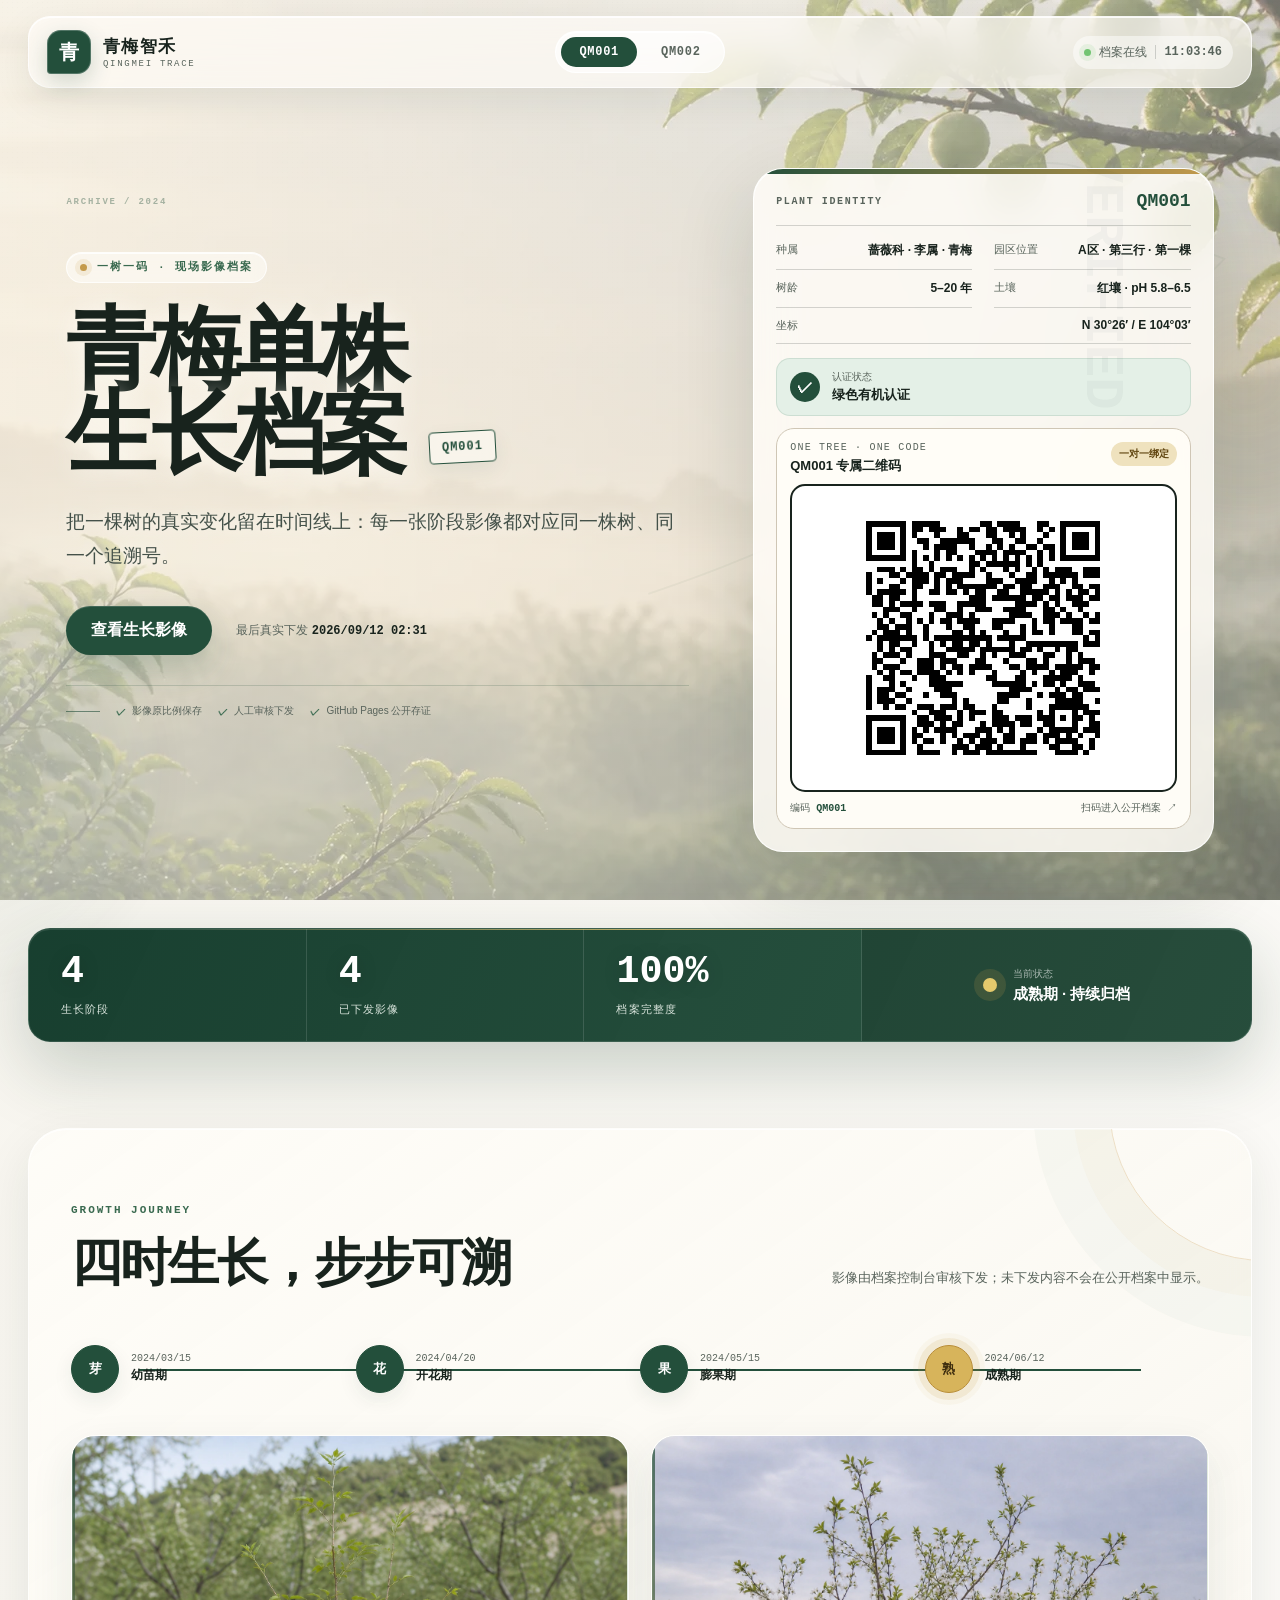
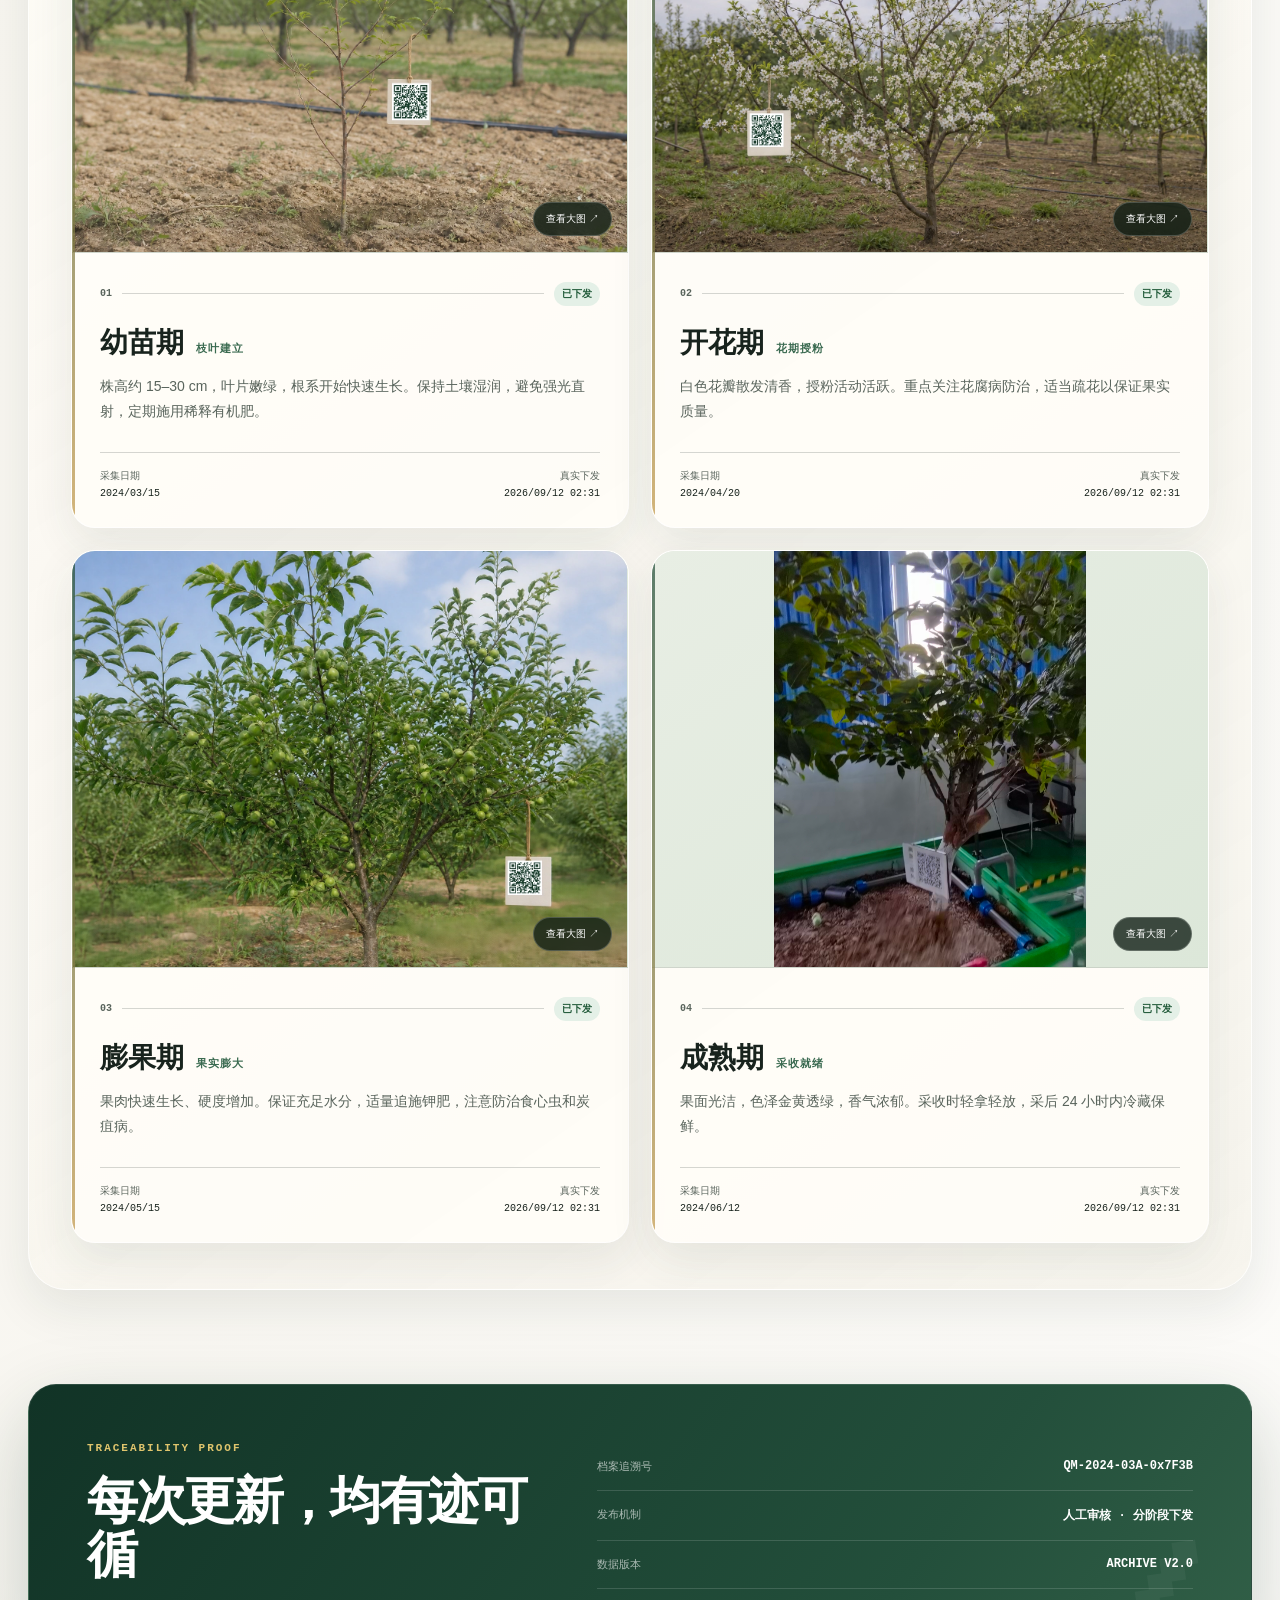
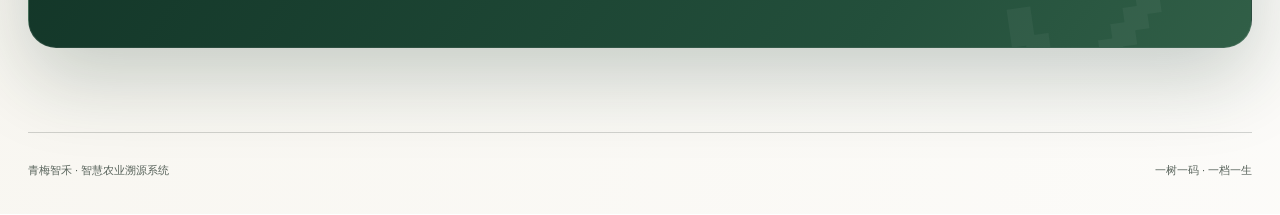
==== commit 387869c5: "发布青梅智禾溯源档案 2026-09-12" ====
--- a/QM001.html
+++ b/QM001.html
@@ -94,7 +94,7 @@
     <p id="lightboxCaption"></p>
   </dialog>
   <div class="error-banner" id="errorBanner" role="alert" hidden></div>
-  <script>window.__ARCHIVE__={"id":"QM001","traceId":"QM-2024-03A-0x7F3B","name":"青梅单株生长档案","location":"A区 · 第三行 · 第一棵","species":"蔷薇科 · 李属 · 青梅","age":"5–20 年","coordinates":"N 30°26′ / E 104°03′","soil":"红壤 · pH 5.8–6.5","certification":"绿色有机认证","currentStage":"成熟期","deployedAt":"2026-09-12T01:15:05.111Z","stages":[{"name":"幼苗期","date":"2024-03-15","summary":"枝叶建立","description":"株高约 15–30 cm，叶片嫩绿，根系开始快速生长。保持土壤湿润，避免强光直射，定期施用稀释有机肥。","published":true,"publishedAt":"2026-09-12T01:15:05.111Z","unpublishedAt":null,"hasImage":true,"imageUrl":"assets/images/QM001/1786266948276-stage-01.webp"},{"name":"开花期","date":"2024-04-20","summary":"花期授粉","description":"白色花瓣散发清香，授粉活动活跃。重点关注花腐病防治，适当疏花以保证果实质量。","published":true,"publishedAt":"2026-09-12T01:15:05.111Z","unpublishedAt":null,"hasImage":true,"imageUrl":"assets/images/QM001/qr-v3-02.webp"},{"name":"膨果期","date":"2024-05-15","summary":"果实膨大","description":"果肉快速生长、硬度增加。保证充足水分，适量追施钾肥，注意防治食心虫和炭疽病。","published":true,"publishedAt":"2026-09-12T01:15:05.111Z","unpublishedAt":null,"hasImage":true,"imageUrl":"assets/images/QM001/qr-v3-03.webp"},{"name":"成熟期","date":"2024-06-12","summary":"采收就绪","description":"果面光洁，色泽金黄透绿，香气浓郁。采收时轻拿轻放，采后 24 小时内冷藏保鲜。","published":false,"publishedAt":null,"unpublishedAt":null,"hasImage":false,"imageUrl":null}],"updatedAt":"2026-09-12T01:15:05.111Z"};window.__ARCHIVE_UPDATED_AT__="2026-09-12T01:15:05.111Z";window.__ARCHIVE_DEPLOYED_AT__="2026-09-12T01:15:05.111Z";</script>
+  <script>window.__ARCHIVE__={"id":"QM001","traceId":"QM-2024-03A-0x7F3B","name":"青梅单株生长档案","location":"A区 · 第三行 · 第一棵","species":"蔷薇科 · 李属 · 青梅","age":"5–20 年","coordinates":"N 30°26′ / E 104°03′","soil":"红壤 · pH 5.8–6.5","certification":"绿色有机认证","currentStage":"成熟期","deployedAt":"2026-09-12T02:31:38.883Z","stages":[{"name":"幼苗期","date":"2024-03-15","summary":"枝叶建立","description":"株高约 15–30 cm，叶片嫩绿，根系开始快速生长。保持土壤湿润，避免强光直射，定期施用稀释有机肥。","published":true,"publishedAt":"2026-09-12T02:31:38.883Z","unpublishedAt":null,"hasImage":true,"imageUrl":"assets/images/QM001/1786266948276-stage-01.webp"},{"name":"开花期","date":"2024-04-20","summary":"花期授粉","description":"白色花瓣散发清香，授粉活动活跃。重点关注花腐病防治，适当疏花以保证果实质量。","published":true,"publishedAt":"2026-09-12T02:31:38.883Z","unpublishedAt":null,"hasImage":true,"imageUrl":"assets/images/QM001/qr-v3-02.webp"},{"name":"膨果期","date":"2024-05-15","summary":"果实膨大","description":"果肉快速生长、硬度增加。保证充足水分，适量追施钾肥，注意防治食心虫和炭疽病。","published":true,"publishedAt":"2026-09-12T02:31:38.883Z","unpublishedAt":null,"hasImage":true,"imageUrl":"assets/images/QM001/qr-v3-03.webp"},{"name":"成熟期","date":"2024-06-12","summary":"采收就绪","description":"果面光洁，色泽金黄透绿，香气浓郁。采收时轻拿轻放，采后 24 小时内冷藏保鲜。","published":true,"publishedAt":"2026-09-12T02:31:38.883Z","unpublishedAt":"2026-09-12T01:15:05.111Z","hasImage":true,"imageUrl":"assets/images/QM001/1788332157178-stage-04.jpg"}],"updatedAt":"2026-09-12T02:31:38.883Z"};window.__ARCHIVE_UPDATED_AT__="2026-09-12T02:31:38.883Z";window.__ARCHIVE_DEPLOYED_AT__="2026-09-12T02:31:38.883Z";</script>
   <script src="assets/archive.js" defer></script>
 </body>
 </html>
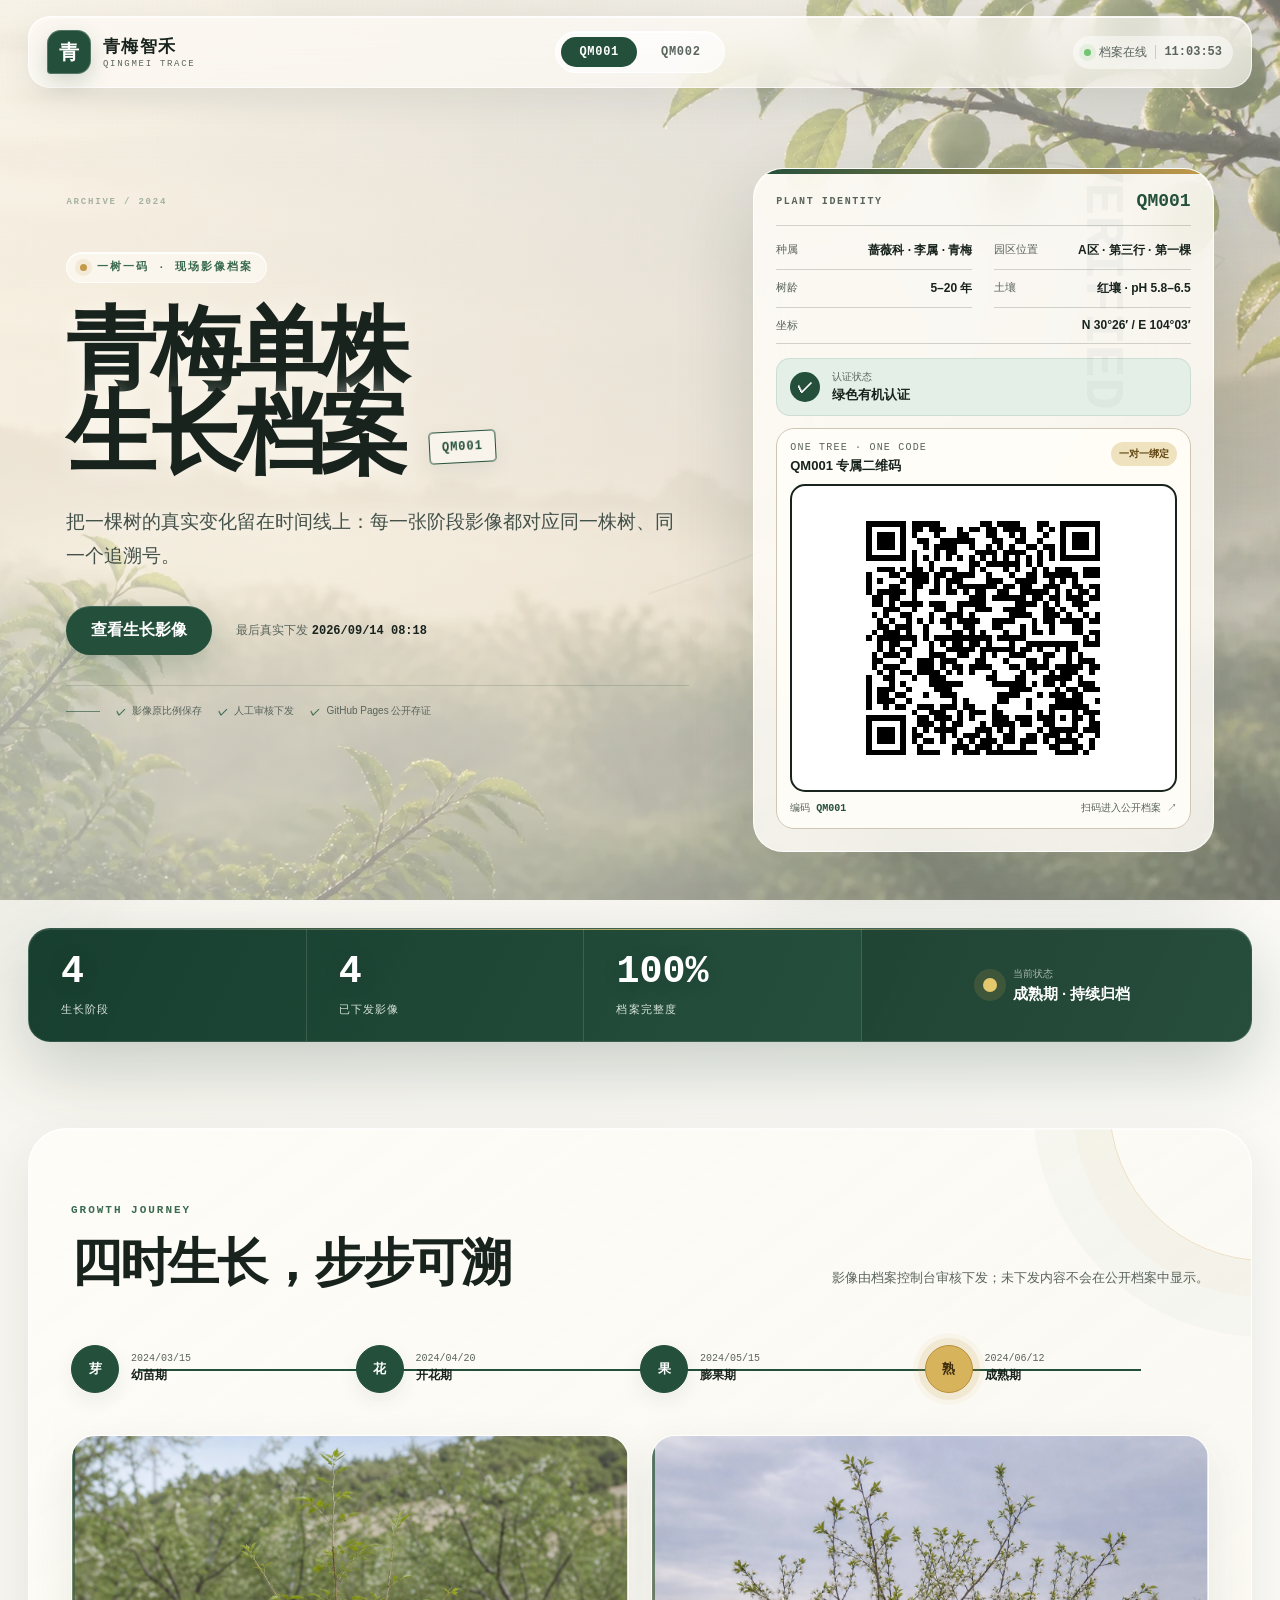
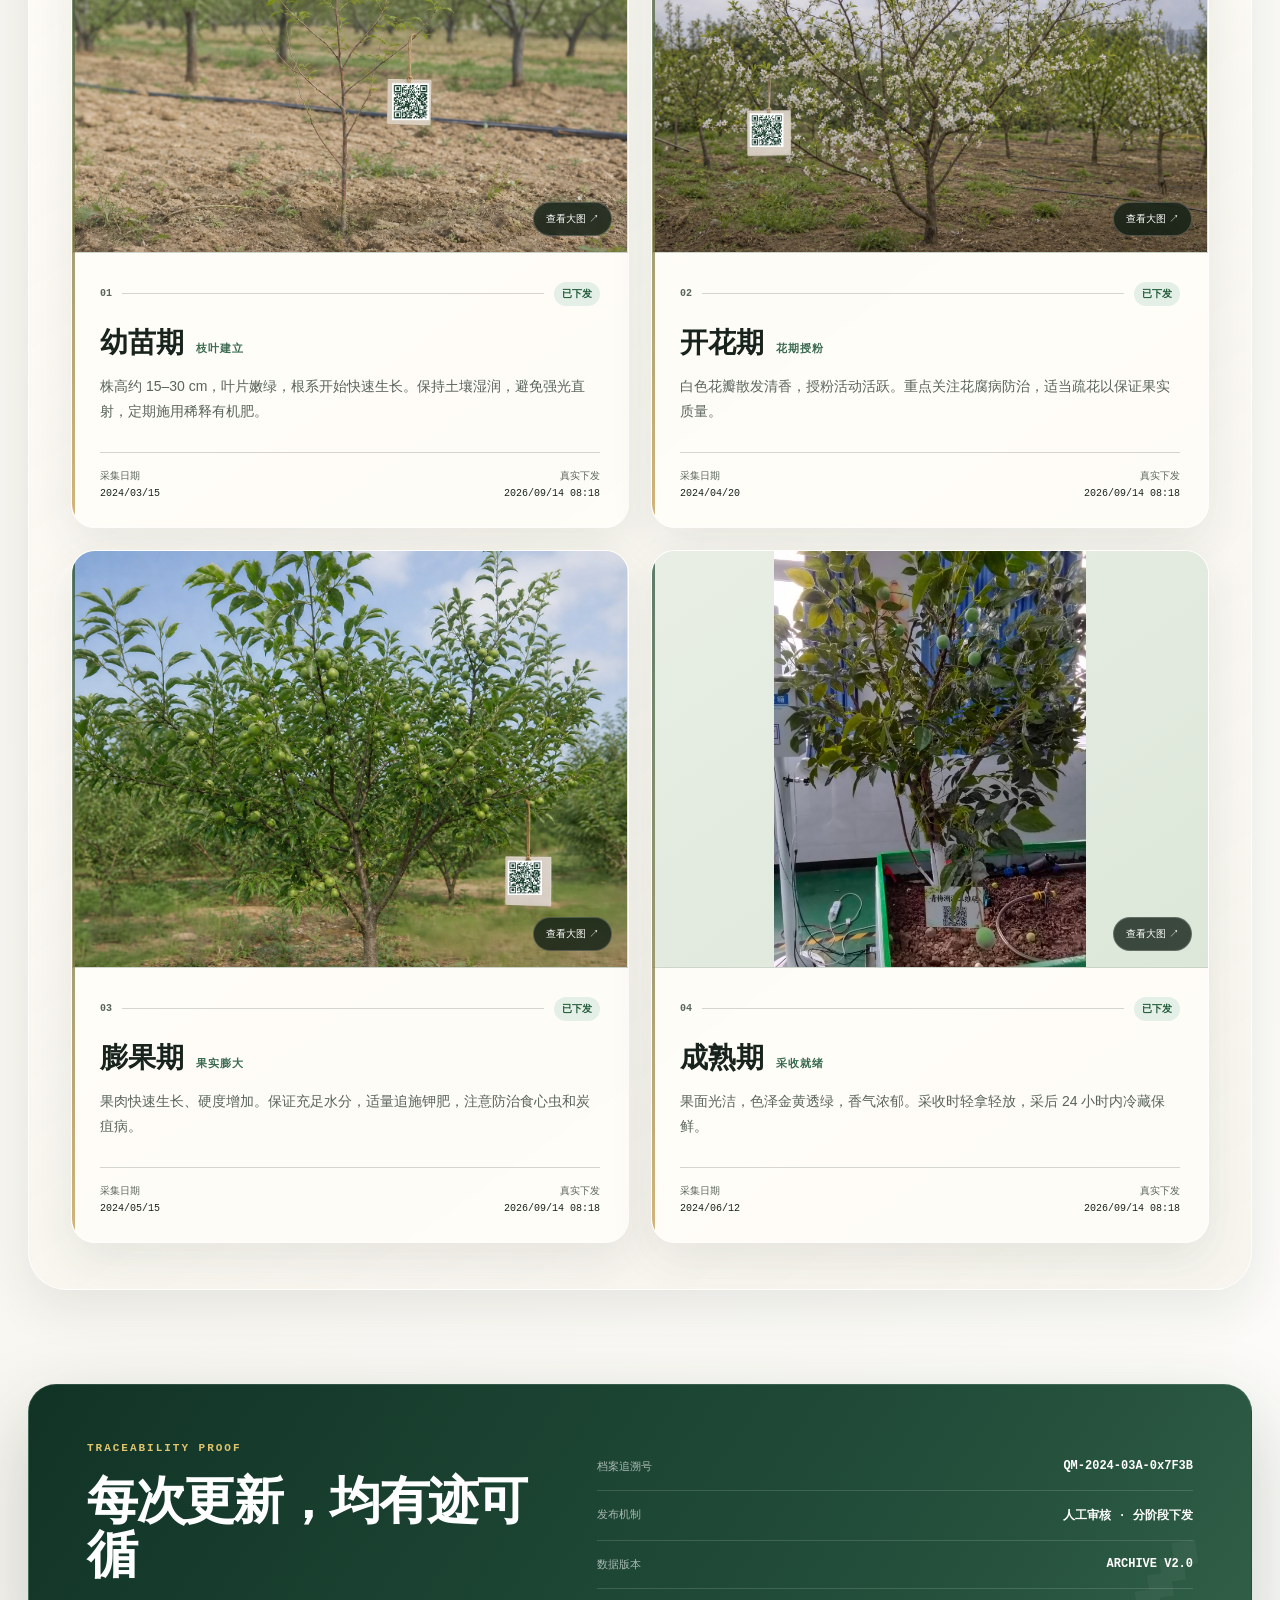
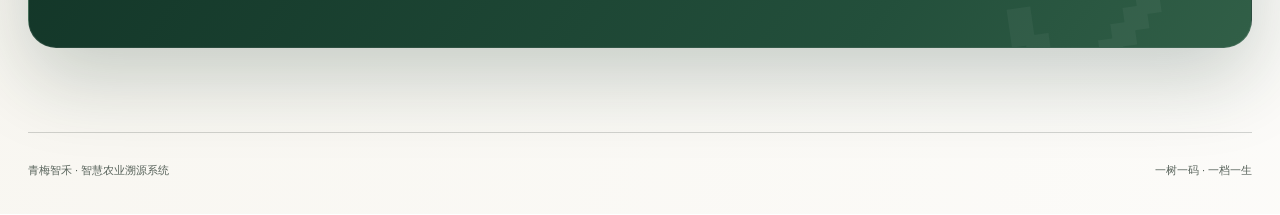
==== commit f894ad93: "发布青梅智禾溯源档案 2026-09-14" ====
--- a/QM001.html
+++ b/QM001.html
@@ -94,7 +94,7 @@
     <p id="lightboxCaption"></p>
   </dialog>
   <div class="error-banner" id="errorBanner" role="alert" hidden></div>
-  <script>window.__ARCHIVE__={"id":"QM001","traceId":"QM-2024-03A-0x7F3B","name":"青梅单株生长档案","location":"A区 · 第三行 · 第一棵","species":"蔷薇科 · 李属 · 青梅","age":"5–20 年","coordinates":"N 30°26′ / E 104°03′","soil":"红壤 · pH 5.8–6.5","certification":"绿色有机认证","currentStage":"成熟期","deployedAt":"2026-09-12T02:31:38.883Z","stages":[{"name":"幼苗期","date":"2024-03-15","summary":"枝叶建立","description":"株高约 15–30 cm，叶片嫩绿，根系开始快速生长。保持土壤湿润，避免强光直射，定期施用稀释有机肥。","published":true,"publishedAt":"2026-09-12T02:31:38.883Z","unpublishedAt":null,"hasImage":true,"imageUrl":"assets/images/QM001/1786266948276-stage-01.webp"},{"name":"开花期","date":"2024-04-20","summary":"花期授粉","description":"白色花瓣散发清香，授粉活动活跃。重点关注花腐病防治，适当疏花以保证果实质量。","published":true,"publishedAt":"2026-09-12T02:31:38.883Z","unpublishedAt":null,"hasImage":true,"imageUrl":"assets/images/QM001/qr-v3-02.webp"},{"name":"膨果期","date":"2024-05-15","summary":"果实膨大","description":"果肉快速生长、硬度增加。保证充足水分，适量追施钾肥，注意防治食心虫和炭疽病。","published":true,"publishedAt":"2026-09-12T02:31:38.883Z","unpublishedAt":null,"hasImage":true,"imageUrl":"assets/images/QM001/qr-v3-03.webp"},{"name":"成熟期","date":"2024-06-12","summary":"采收就绪","description":"果面光洁，色泽金黄透绿，香气浓郁。采收时轻拿轻放，采后 24 小时内冷藏保鲜。","published":true,"publishedAt":"2026-09-12T02:31:38.883Z","unpublishedAt":"2026-09-12T01:15:05.111Z","hasImage":true,"imageUrl":"assets/images/QM001/1788332157178-stage-04.jpg"}],"updatedAt":"2026-09-12T02:31:38.883Z"};window.__ARCHIVE_UPDATED_AT__="2026-09-12T02:31:38.883Z";window.__ARCHIVE_DEPLOYED_AT__="2026-09-12T02:31:38.883Z";</script>
+  <script>window.__ARCHIVE__={"id":"QM001","traceId":"QM-2024-03A-0x7F3B","name":"青梅单株生长档案","location":"A区 · 第三行 · 第一棵","species":"蔷薇科 · 李属 · 青梅","age":"5–20 年","coordinates":"N 30°26′ / E 104°03′","soil":"红壤 · pH 5.8–6.5","certification":"绿色有机认证","currentStage":"成熟期","deployedAt":"2026-09-14T08:18:49.324Z","stages":[{"name":"幼苗期","date":"2024-03-15","summary":"枝叶建立","description":"株高约 15–30 cm，叶片嫩绿，根系开始快速生长。保持土壤湿润，避免强光直射，定期施用稀释有机肥。","published":true,"publishedAt":"2026-09-14T08:18:49.324Z","unpublishedAt":null,"hasImage":true,"imageUrl":"assets/images/QM001/1786266948276-stage-01.webp"},{"name":"开花期","date":"2024-04-20","summary":"花期授粉","description":"白色花瓣散发清香，授粉活动活跃。重点关注花腐病防治，适当疏花以保证果实质量。","published":true,"publishedAt":"2026-09-14T08:18:49.324Z","unpublishedAt":null,"hasImage":true,"imageUrl":"assets/images/QM001/qr-v3-02.webp"},{"name":"膨果期","date":"2024-05-15","summary":"果实膨大","description":"果肉快速生长、硬度增加。保证充足水分，适量追施钾肥，注意防治食心虫和炭疽病。","published":true,"publishedAt":"2026-09-14T08:18:49.324Z","unpublishedAt":null,"hasImage":true,"imageUrl":"assets/images/QM001/qr-v3-03.webp"},{"name":"成熟期","date":"2024-06-12","summary":"采收就绪","description":"果面光洁，色泽金黄透绿，香气浓郁。采收时轻拿轻放，采后 24 小时内冷藏保鲜。","published":true,"publishedAt":"2026-09-14T08:18:49.324Z","unpublishedAt":null,"hasImage":true,"imageUrl":"assets/images/QM001/1789373923334-stage-04.jpg"}],"updatedAt":"2026-09-14T08:18:49.324Z"};window.__ARCHIVE_UPDATED_AT__="2026-09-14T08:18:49.324Z";window.__ARCHIVE_DEPLOYED_AT__="2026-09-14T08:18:49.324Z";</script>
   <script src="assets/archive.js" defer></script>
 </body>
 </html>
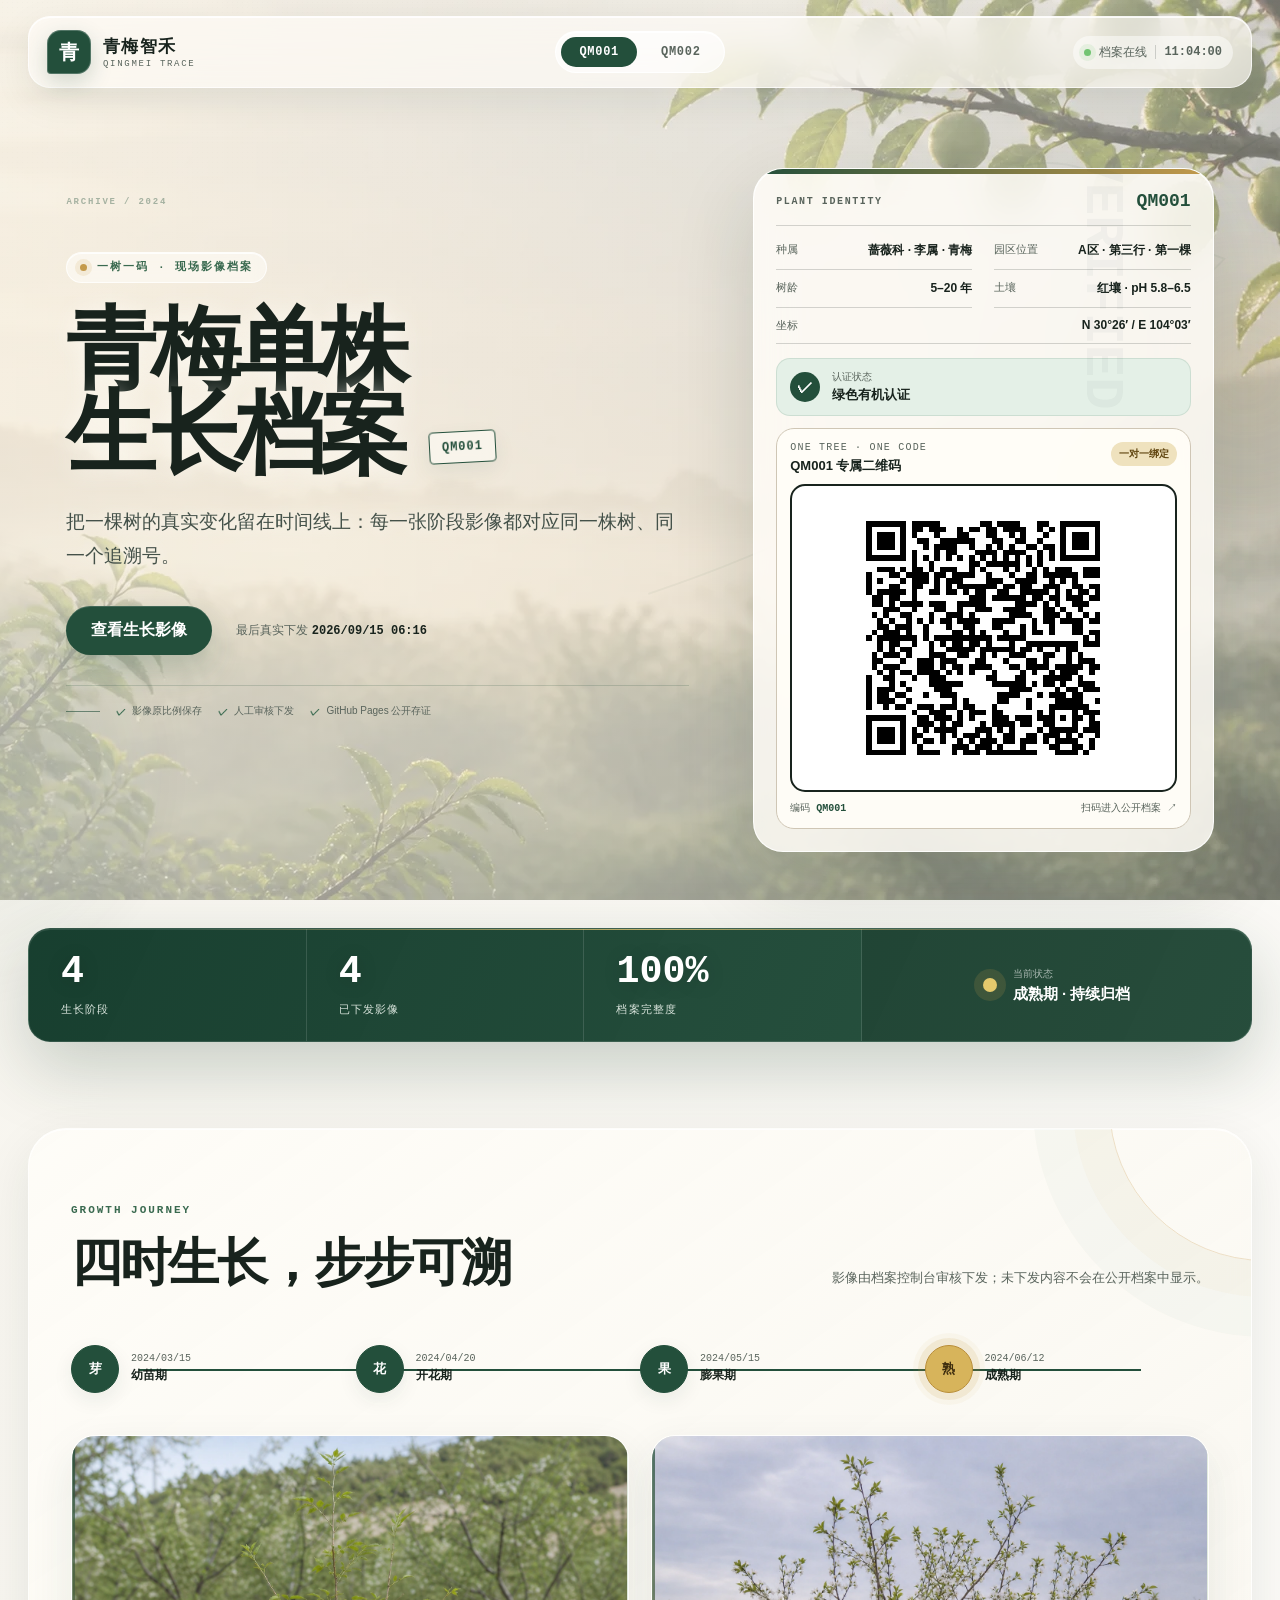
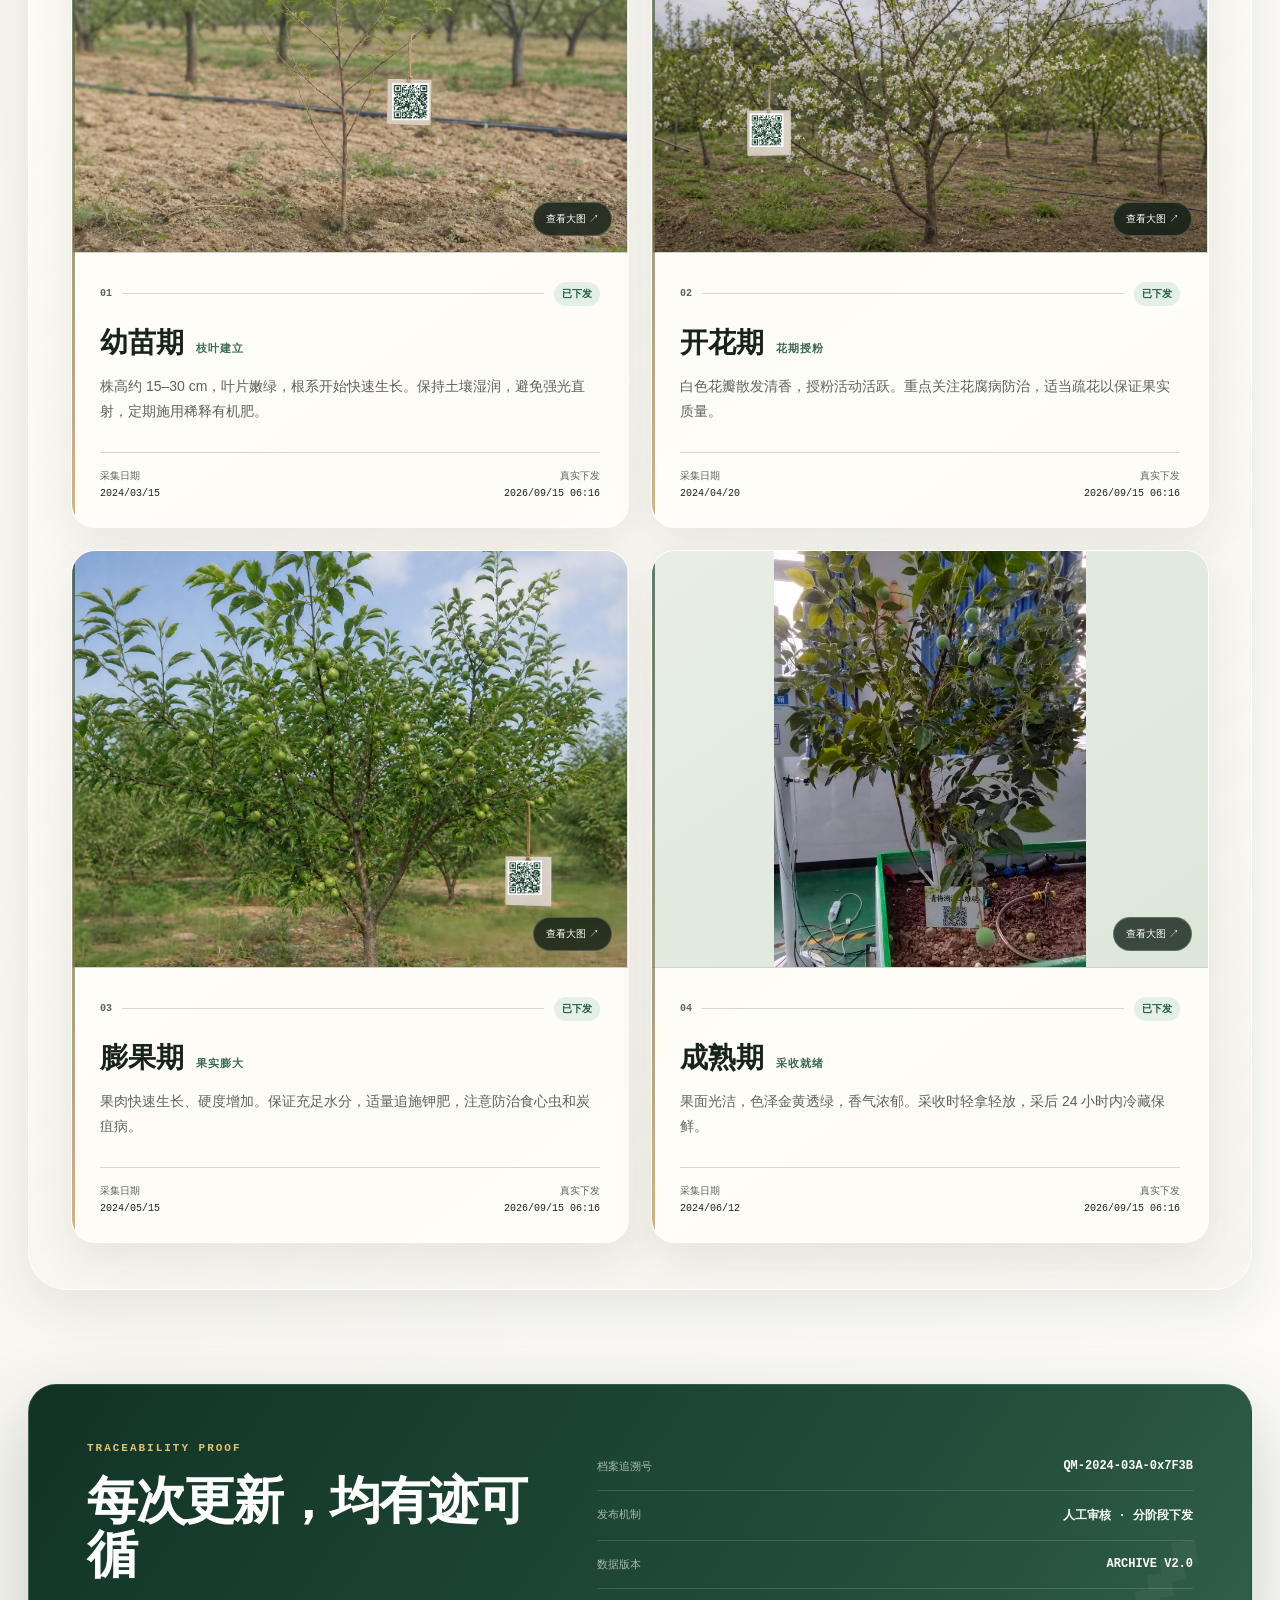
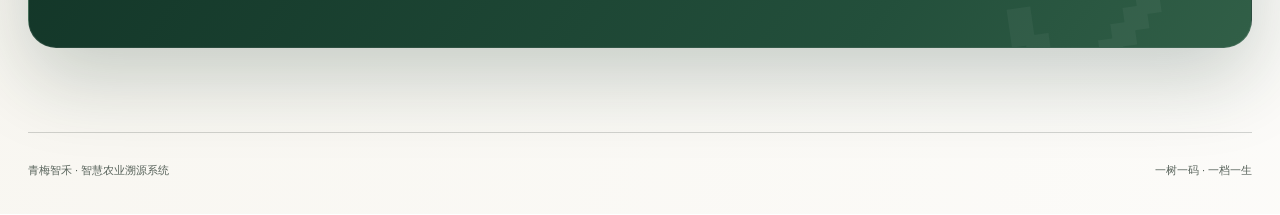
==== commit 7986a761: "发布青梅智禾溯源档案 2026-09-15" ====
--- a/QM001.html
+++ b/QM001.html
@@ -94,7 +94,7 @@
     <p id="lightboxCaption"></p>
   </dialog>
   <div class="error-banner" id="errorBanner" role="alert" hidden></div>
-  <script>window.__ARCHIVE__={"id":"QM001","traceId":"QM-2024-03A-0x7F3B","name":"青梅单株生长档案","location":"A区 · 第三行 · 第一棵","species":"蔷薇科 · 李属 · 青梅","age":"5–20 年","coordinates":"N 30°26′ / E 104°03′","soil":"红壤 · pH 5.8–6.5","certification":"绿色有机认证","currentStage":"成熟期","deployedAt":"2026-09-14T08:18:49.324Z","stages":[{"name":"幼苗期","date":"2024-03-15","summary":"枝叶建立","description":"株高约 15–30 cm，叶片嫩绿，根系开始快速生长。保持土壤湿润，避免强光直射，定期施用稀释有机肥。","published":true,"publishedAt":"2026-09-14T08:18:49.324Z","unpublishedAt":null,"hasImage":true,"imageUrl":"assets/images/QM001/1786266948276-stage-01.webp"},{"name":"开花期","date":"2024-04-20","summary":"花期授粉","description":"白色花瓣散发清香，授粉活动活跃。重点关注花腐病防治，适当疏花以保证果实质量。","published":true,"publishedAt":"2026-09-14T08:18:49.324Z","unpublishedAt":null,"hasImage":true,"imageUrl":"assets/images/QM001/qr-v3-02.webp"},{"name":"膨果期","date":"2024-05-15","summary":"果实膨大","description":"果肉快速生长、硬度增加。保证充足水分，适量追施钾肥，注意防治食心虫和炭疽病。","published":true,"publishedAt":"2026-09-14T08:18:49.324Z","unpublishedAt":null,"hasImage":true,"imageUrl":"assets/images/QM001/qr-v3-03.webp"},{"name":"成熟期","date":"2024-06-12","summary":"采收就绪","description":"果面光洁，色泽金黄透绿，香气浓郁。采收时轻拿轻放，采后 24 小时内冷藏保鲜。","published":true,"publishedAt":"2026-09-14T08:18:49.324Z","unpublishedAt":null,"hasImage":true,"imageUrl":"assets/images/QM001/1789373923334-stage-04.jpg"}],"updatedAt":"2026-09-14T08:18:49.324Z"};window.__ARCHIVE_UPDATED_AT__="2026-09-14T08:18:49.324Z";window.__ARCHIVE_DEPLOYED_AT__="2026-09-14T08:18:49.324Z";</script>
+  <script>window.__ARCHIVE__={"id":"QM001","traceId":"QM-2024-03A-0x7F3B","name":"青梅单株生长档案","location":"A区 · 第三行 · 第一棵","species":"蔷薇科 · 李属 · 青梅","age":"5–20 年","coordinates":"N 30°26′ / E 104°03′","soil":"红壤 · pH 5.8–6.5","certification":"绿色有机认证","currentStage":"成熟期","deployedAt":"2026-09-15T06:16:01.847Z","stages":[{"name":"幼苗期","date":"2024-03-15","summary":"枝叶建立","description":"株高约 15–30 cm，叶片嫩绿，根系开始快速生长。保持土壤湿润，避免强光直射，定期施用稀释有机肥。","published":true,"publishedAt":"2026-09-15T06:16:01.847Z","unpublishedAt":null,"hasImage":true,"imageUrl":"assets/images/QM001/1786266948276-stage-01.webp"},{"name":"开花期","date":"2024-04-20","summary":"花期授粉","description":"白色花瓣散发清香，授粉活动活跃。重点关注花腐病防治，适当疏花以保证果实质量。","published":true,"publishedAt":"2026-09-15T06:16:01.847Z","unpublishedAt":null,"hasImage":true,"imageUrl":"assets/images/QM001/qr-v3-02.webp"},{"name":"膨果期","date":"2024-05-15","summary":"果实膨大","description":"果肉快速生长、硬度增加。保证充足水分，适量追施钾肥，注意防治食心虫和炭疽病。","published":true,"publishedAt":"2026-09-15T06:16:01.847Z","unpublishedAt":null,"hasImage":true,"imageUrl":"assets/images/QM001/qr-v3-03.webp"},{"name":"成熟期","date":"2024-06-12","summary":"采收就绪","description":"果面光洁，色泽金黄透绿，香气浓郁。采收时轻拿轻放，采后 24 小时内冷藏保鲜。","published":true,"publishedAt":"2026-09-15T06:16:01.847Z","unpublishedAt":null,"hasImage":true,"imageUrl":"assets/images/QM001/1789373923334-stage-04.jpg"}],"updatedAt":"2026-09-15T06:16:01.847Z"};window.__ARCHIVE_UPDATED_AT__="2026-09-15T06:16:01.847Z";window.__ARCHIVE_DEPLOYED_AT__="2026-09-15T06:16:01.847Z";</script>
   <script src="assets/archive.js" defer></script>
 </body>
 </html>
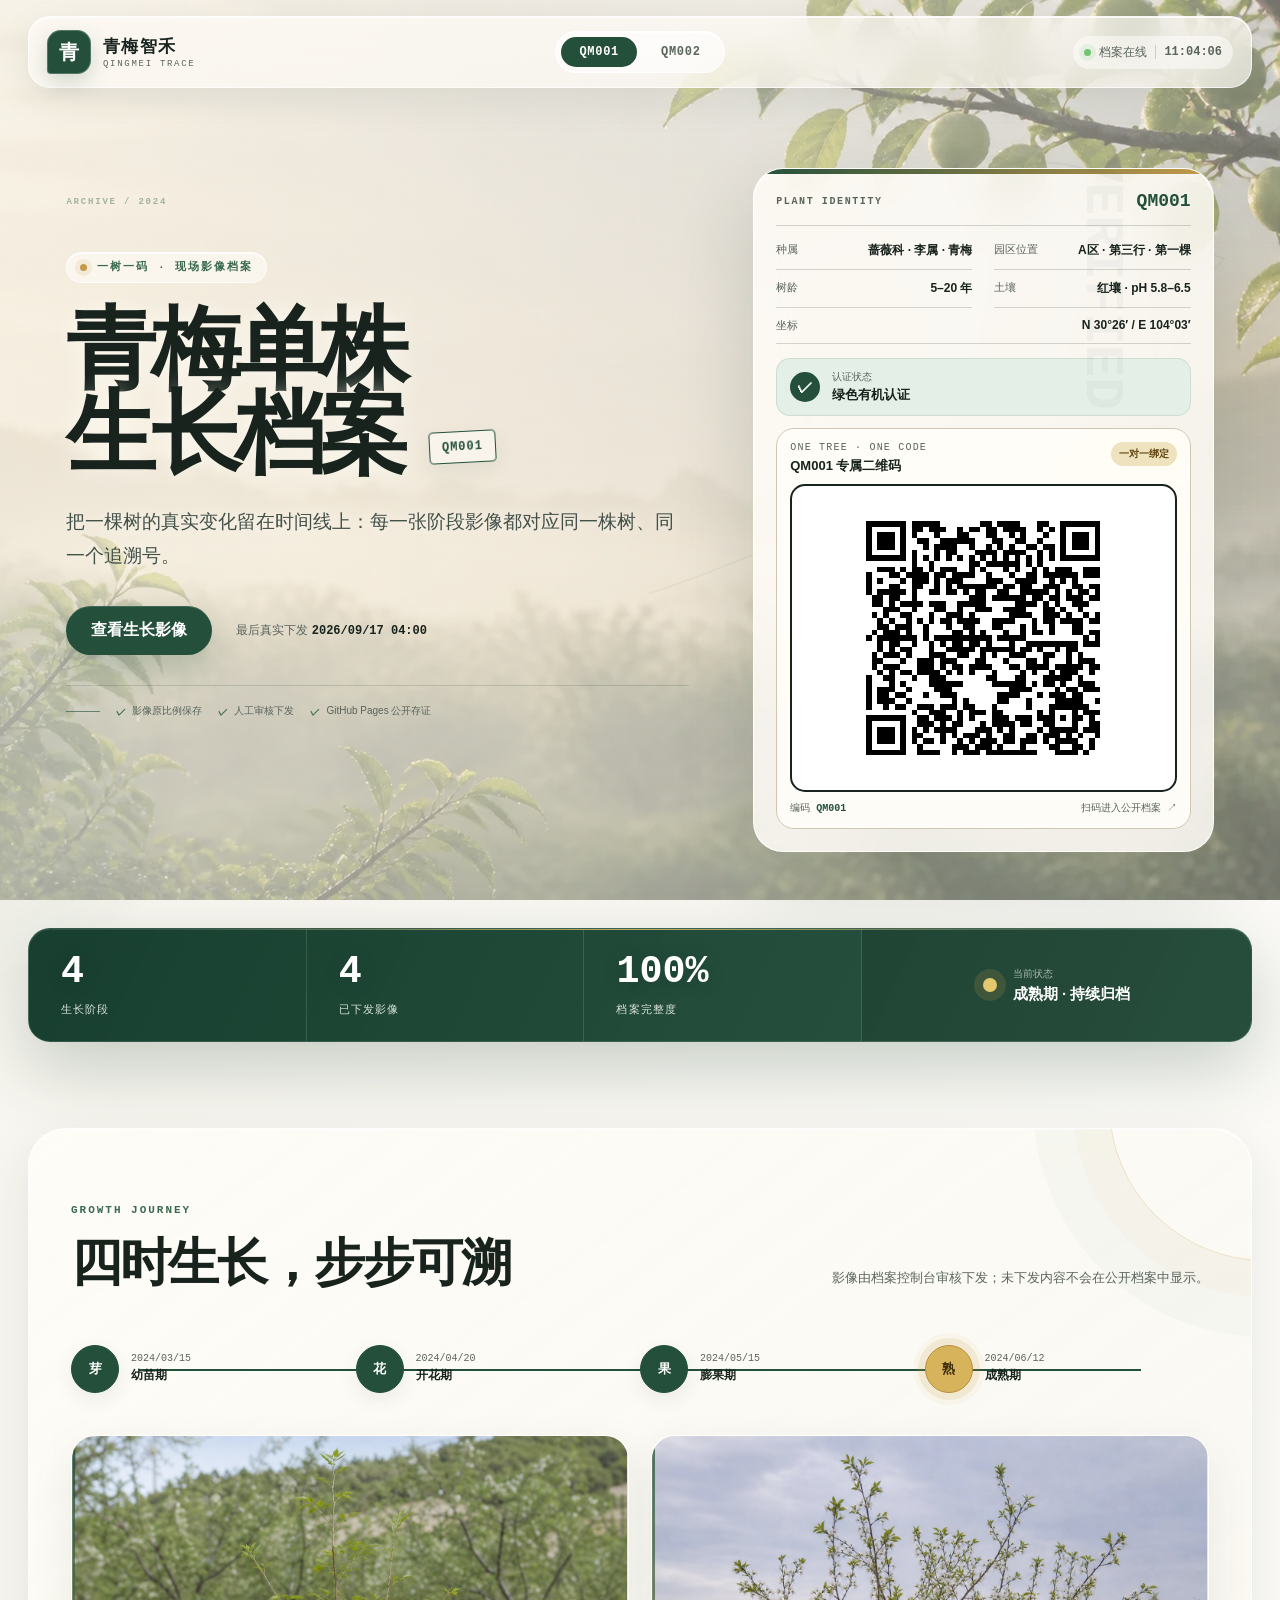
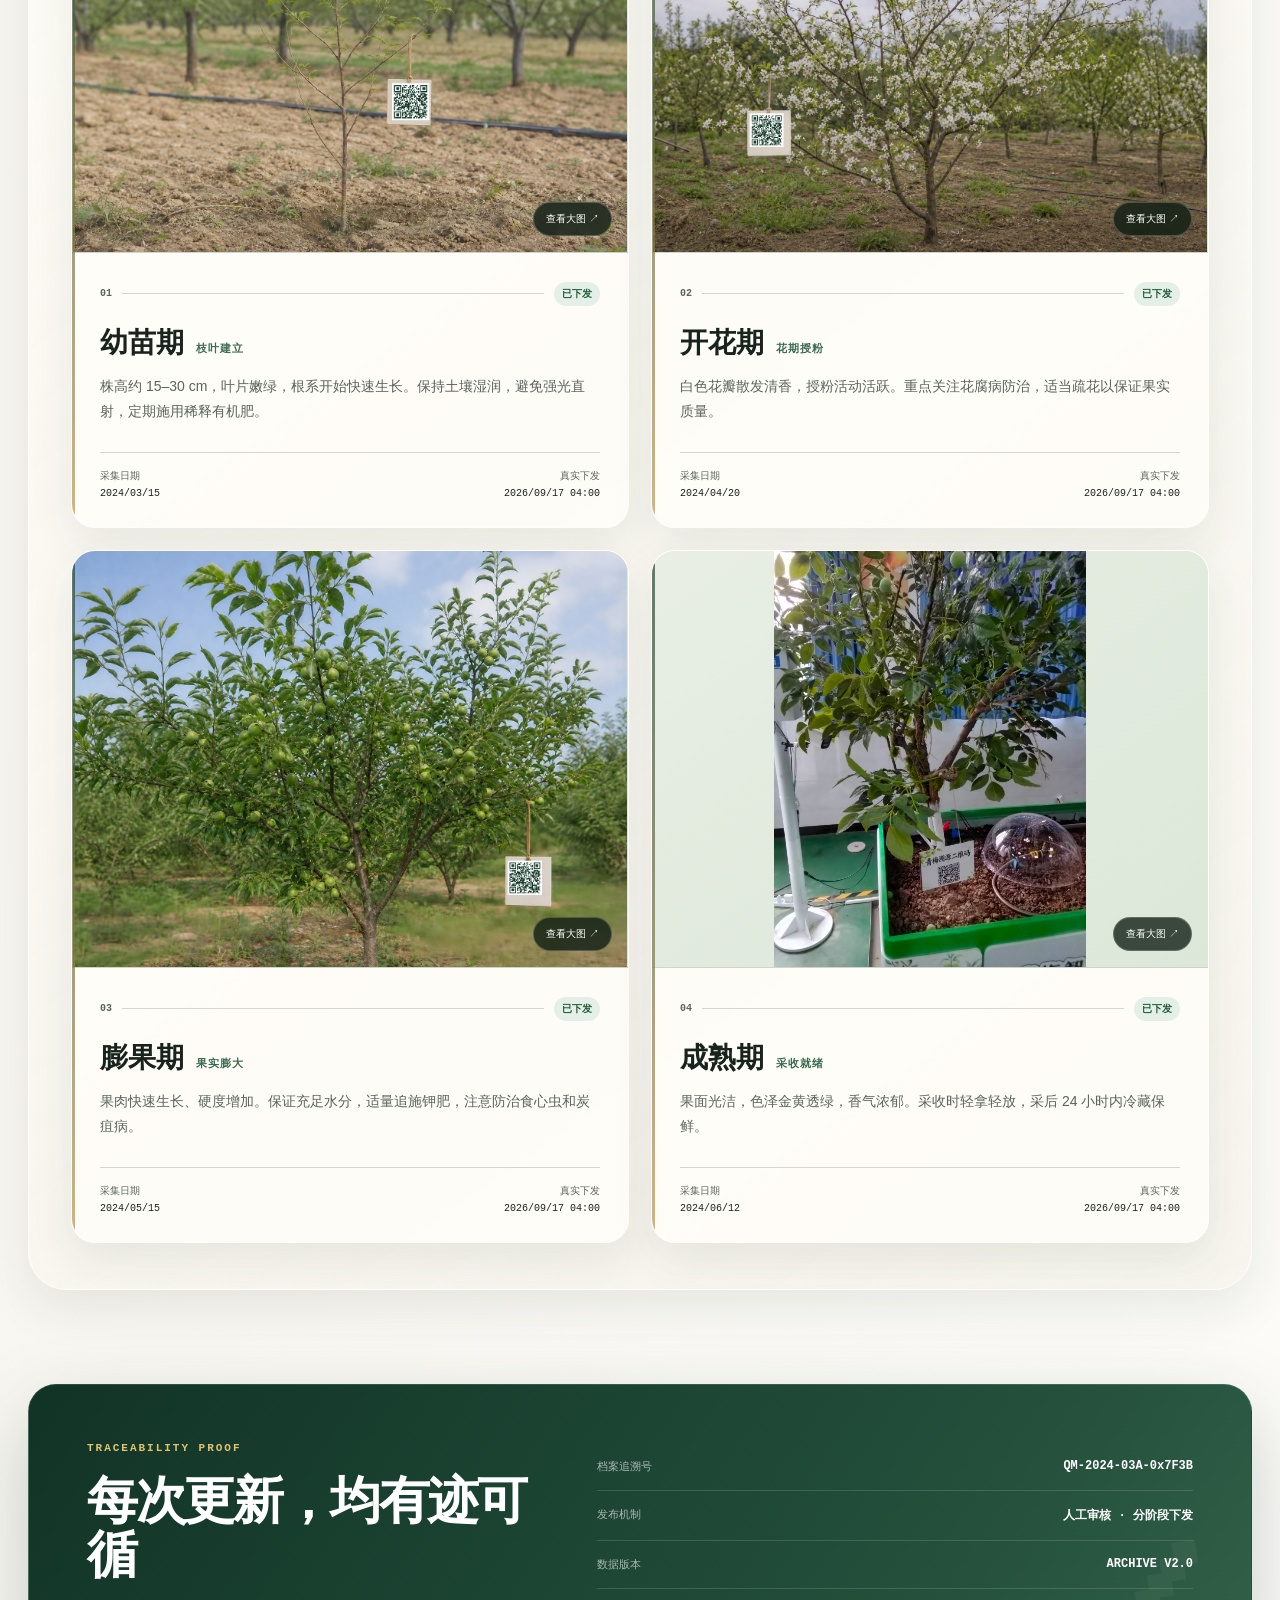
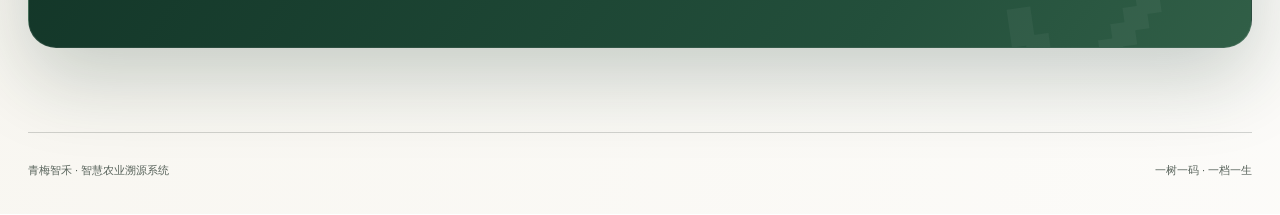
==== commit 1bf74206: "发布青梅智禾溯源档案 2026-09-17" ====
--- a/QM001.html
+++ b/QM001.html
@@ -94,7 +94,7 @@
     <p id="lightboxCaption"></p>
   </dialog>
   <div class="error-banner" id="errorBanner" role="alert" hidden></div>
-  <script>window.__ARCHIVE__={"id":"QM001","traceId":"QM-2024-03A-0x7F3B","name":"青梅单株生长档案","location":"A区 · 第三行 · 第一棵","species":"蔷薇科 · 李属 · 青梅","age":"5–20 年","coordinates":"N 30°26′ / E 104°03′","soil":"红壤 · pH 5.8–6.5","certification":"绿色有机认证","currentStage":"成熟期","deployedAt":"2026-09-15T06:16:01.847Z","stages":[{"name":"幼苗期","date":"2024-03-15","summary":"枝叶建立","description":"株高约 15–30 cm，叶片嫩绿，根系开始快速生长。保持土壤湿润，避免强光直射，定期施用稀释有机肥。","published":true,"publishedAt":"2026-09-15T06:16:01.847Z","unpublishedAt":null,"hasImage":true,"imageUrl":"assets/images/QM001/1786266948276-stage-01.webp"},{"name":"开花期","date":"2024-04-20","summary":"花期授粉","description":"白色花瓣散发清香，授粉活动活跃。重点关注花腐病防治，适当疏花以保证果实质量。","published":true,"publishedAt":"2026-09-15T06:16:01.847Z","unpublishedAt":null,"hasImage":true,"imageUrl":"assets/images/QM001/qr-v3-02.webp"},{"name":"膨果期","date":"2024-05-15","summary":"果实膨大","description":"果肉快速生长、硬度增加。保证充足水分，适量追施钾肥，注意防治食心虫和炭疽病。","published":true,"publishedAt":"2026-09-15T06:16:01.847Z","unpublishedAt":null,"hasImage":true,"imageUrl":"assets/images/QM001/qr-v3-03.webp"},{"name":"成熟期","date":"2024-06-12","summary":"采收就绪","description":"果面光洁，色泽金黄透绿，香气浓郁。采收时轻拿轻放，采后 24 小时内冷藏保鲜。","published":true,"publishedAt":"2026-09-15T06:16:01.847Z","unpublishedAt":null,"hasImage":true,"imageUrl":"assets/images/QM001/1789373923334-stage-04.jpg"}],"updatedAt":"2026-09-15T06:16:01.847Z"};window.__ARCHIVE_UPDATED_AT__="2026-09-15T06:16:01.847Z";window.__ARCHIVE_DEPLOYED_AT__="2026-09-15T06:16:01.847Z";</script>
+  <script>window.__ARCHIVE__={"id":"QM001","traceId":"QM-2024-03A-0x7F3B","name":"青梅单株生长档案","location":"A区 · 第三行 · 第一棵","species":"蔷薇科 · 李属 · 青梅","age":"5–20 年","coordinates":"N 30°26′ / E 104°03′","soil":"红壤 · pH 5.8–6.5","certification":"绿色有机认证","currentStage":"成熟期","deployedAt":"2026-09-17T04:00:48.939Z","stages":[{"name":"幼苗期","date":"2024-03-15","summary":"枝叶建立","description":"株高约 15–30 cm，叶片嫩绿，根系开始快速生长。保持土壤湿润，避免强光直射，定期施用稀释有机肥。","published":true,"publishedAt":"2026-09-17T04:00:48.939Z","unpublishedAt":null,"hasImage":true,"imageUrl":"assets/images/QM001/1786266948276-stage-01.webp"},{"name":"开花期","date":"2024-04-20","summary":"花期授粉","description":"白色花瓣散发清香，授粉活动活跃。重点关注花腐病防治，适当疏花以保证果实质量。","published":true,"publishedAt":"2026-09-17T04:00:48.939Z","unpublishedAt":null,"hasImage":true,"imageUrl":"assets/images/QM001/qr-v3-02.webp"},{"name":"膨果期","date":"2024-05-15","summary":"果实膨大","description":"果肉快速生长、硬度增加。保证充足水分，适量追施钾肥，注意防治食心虫和炭疽病。","published":true,"publishedAt":"2026-09-17T04:00:48.939Z","unpublishedAt":null,"hasImage":true,"imageUrl":"assets/images/QM001/qr-v3-03.webp"},{"name":"成熟期","date":"2024-06-12","summary":"采收就绪","description":"果面光洁，色泽金黄透绿，香气浓郁。采收时轻拿轻放，采后 24 小时内冷藏保鲜。","published":true,"publishedAt":"2026-09-17T04:00:48.939Z","unpublishedAt":null,"hasImage":true,"imageUrl":"assets/images/QM001/1789617643683-stage-04.jpg"}],"updatedAt":"2026-09-17T04:00:48.939Z"};window.__ARCHIVE_UPDATED_AT__="2026-09-17T04:00:48.939Z";window.__ARCHIVE_DEPLOYED_AT__="2026-09-17T04:00:48.939Z";</script>
   <script src="assets/archive.js" defer></script>
 </body>
 </html>
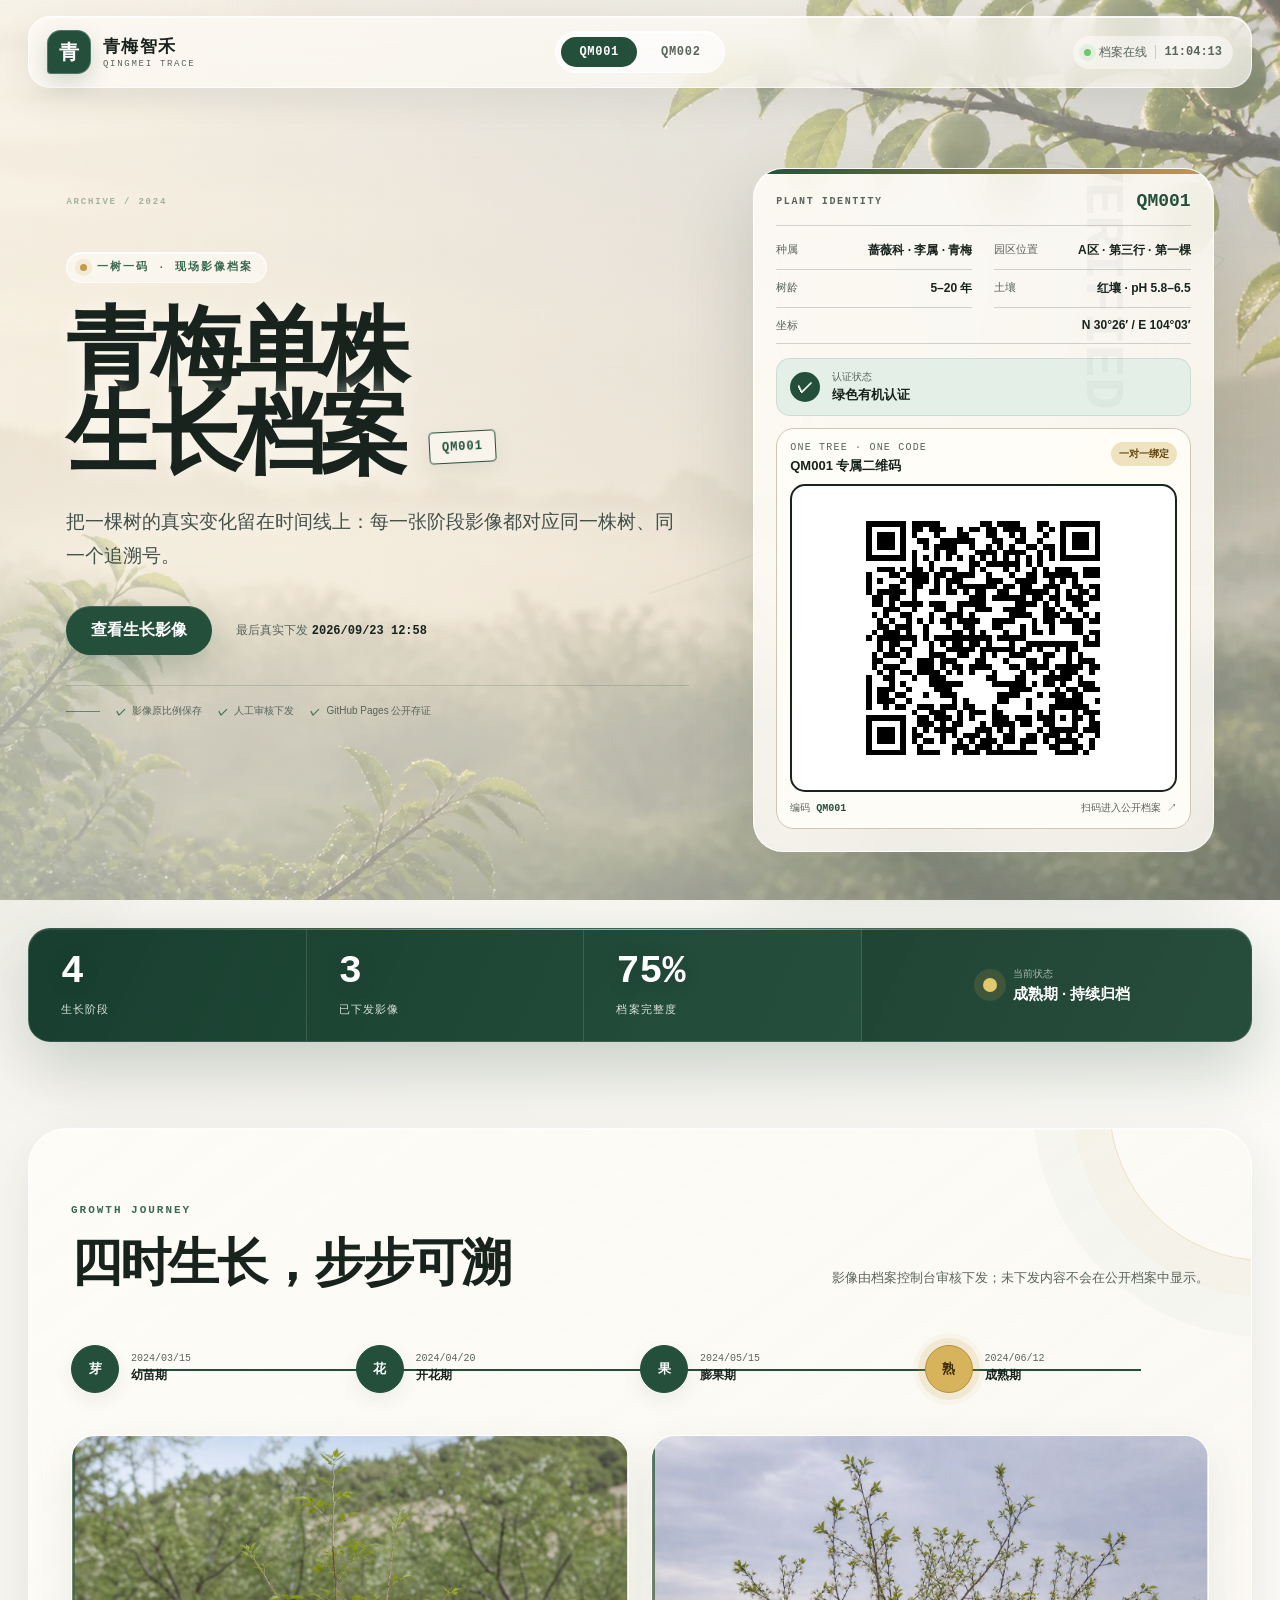
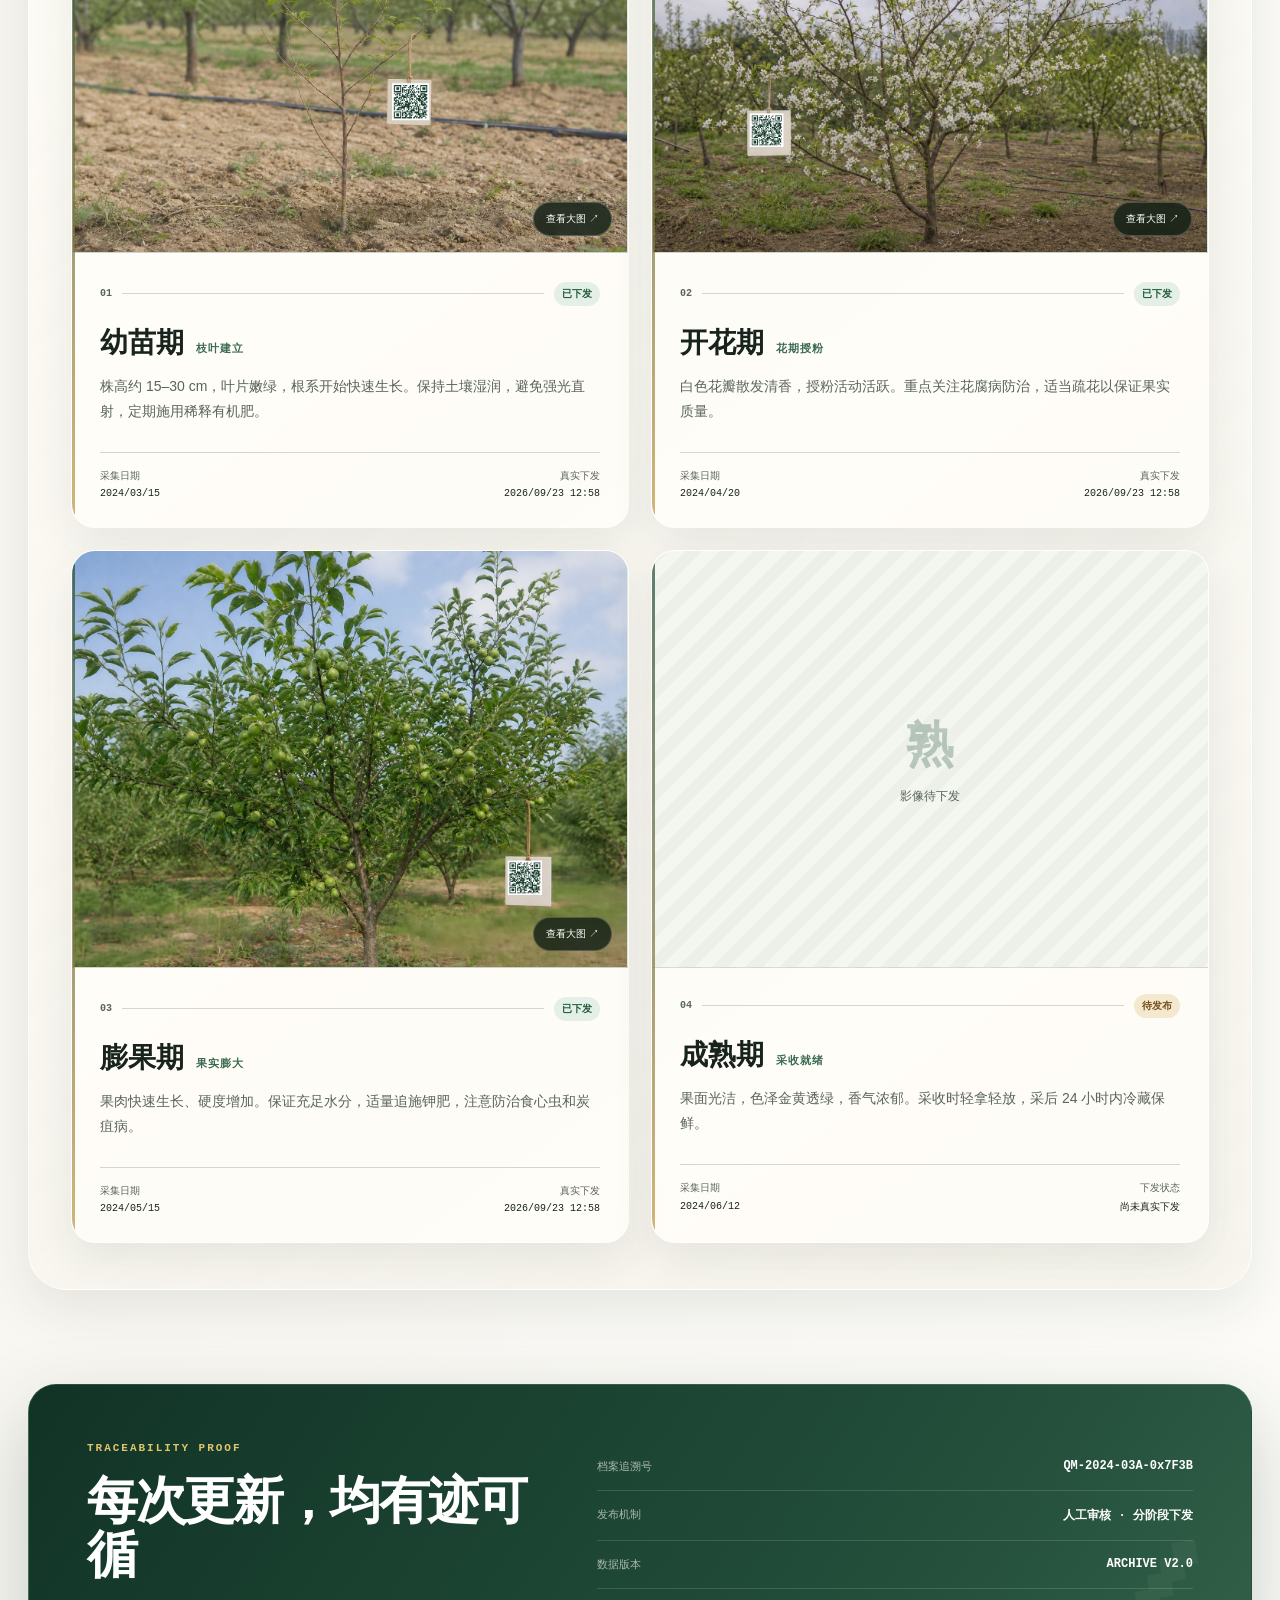
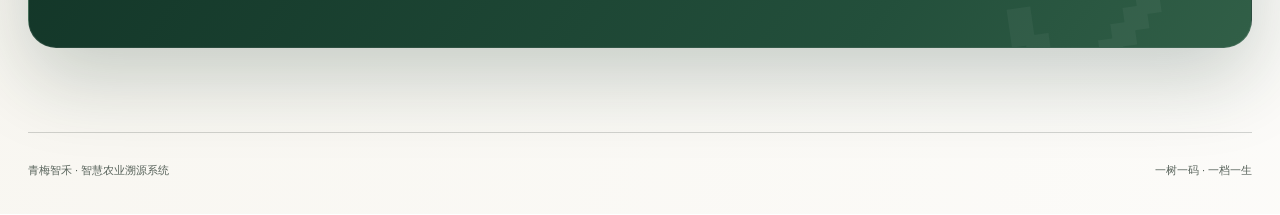
==== commit eaa62d0d: "发布青梅智禾溯源档案 2026-09-23" ====
--- a/QM001.html
+++ b/QM001.html
@@ -94,7 +94,7 @@
     <p id="lightboxCaption"></p>
   </dialog>
   <div class="error-banner" id="errorBanner" role="alert" hidden></div>
-  <script>window.__ARCHIVE__={"id":"QM001","traceId":"QM-2024-03A-0x7F3B","name":"青梅单株生长档案","location":"A区 · 第三行 · 第一棵","species":"蔷薇科 · 李属 · 青梅","age":"5–20 年","coordinates":"N 30°26′ / E 104°03′","soil":"红壤 · pH 5.8–6.5","certification":"绿色有机认证","currentStage":"成熟期","deployedAt":"2026-09-17T04:00:48.939Z","stages":[{"name":"幼苗期","date":"2024-03-15","summary":"枝叶建立","description":"株高约 15–30 cm，叶片嫩绿，根系开始快速生长。保持土壤湿润，避免强光直射，定期施用稀释有机肥。","published":true,"publishedAt":"2026-09-17T04:00:48.939Z","unpublishedAt":null,"hasImage":true,"imageUrl":"assets/images/QM001/1786266948276-stage-01.webp"},{"name":"开花期","date":"2024-04-20","summary":"花期授粉","description":"白色花瓣散发清香，授粉活动活跃。重点关注花腐病防治，适当疏花以保证果实质量。","published":true,"publishedAt":"2026-09-17T04:00:48.939Z","unpublishedAt":null,"hasImage":true,"imageUrl":"assets/images/QM001/qr-v3-02.webp"},{"name":"膨果期","date":"2024-05-15","summary":"果实膨大","description":"果肉快速生长、硬度增加。保证充足水分，适量追施钾肥，注意防治食心虫和炭疽病。","published":true,"publishedAt":"2026-09-17T04:00:48.939Z","unpublishedAt":null,"hasImage":true,"imageUrl":"assets/images/QM001/qr-v3-03.webp"},{"name":"成熟期","date":"2024-06-12","summary":"采收就绪","description":"果面光洁，色泽金黄透绿，香气浓郁。采收时轻拿轻放，采后 24 小时内冷藏保鲜。","published":true,"publishedAt":"2026-09-17T04:00:48.939Z","unpublishedAt":null,"hasImage":true,"imageUrl":"assets/images/QM001/1789617643683-stage-04.jpg"}],"updatedAt":"2026-09-17T04:00:48.939Z"};window.__ARCHIVE_UPDATED_AT__="2026-09-17T04:00:48.939Z";window.__ARCHIVE_DEPLOYED_AT__="2026-09-17T04:00:48.939Z";</script>
+  <script>window.__ARCHIVE__={"id":"QM001","traceId":"QM-2024-03A-0x7F3B","name":"青梅单株生长档案","location":"A区 · 第三行 · 第一棵","species":"蔷薇科 · 李属 · 青梅","age":"5–20 年","coordinates":"N 30°26′ / E 104°03′","soil":"红壤 · pH 5.8–6.5","certification":"绿色有机认证","currentStage":"成熟期","deployedAt":"2026-09-23T12:58:19.279Z","stages":[{"name":"幼苗期","date":"2024-03-15","summary":"枝叶建立","description":"株高约 15–30 cm，叶片嫩绿，根系开始快速生长。保持土壤湿润，避免强光直射，定期施用稀释有机肥。","published":true,"publishedAt":"2026-09-23T12:58:19.279Z","unpublishedAt":null,"hasImage":true,"imageUrl":"assets/images/QM001/1786266948276-stage-01.webp"},{"name":"开花期","date":"2024-04-20","summary":"花期授粉","description":"白色花瓣散发清香，授粉活动活跃。重点关注花腐病防治，适当疏花以保证果实质量。","published":true,"publishedAt":"2026-09-23T12:58:19.279Z","unpublishedAt":null,"hasImage":true,"imageUrl":"assets/images/QM001/qr-v3-02.webp"},{"name":"膨果期","date":"2024-05-15","summary":"果实膨大","description":"果肉快速生长、硬度增加。保证充足水分，适量追施钾肥，注意防治食心虫和炭疽病。","published":true,"publishedAt":"2026-09-23T12:58:19.279Z","unpublishedAt":null,"hasImage":true,"imageUrl":"assets/images/QM001/qr-v3-03.webp"},{"name":"成熟期","date":"2024-06-12","summary":"采收就绪","description":"果面光洁，色泽金黄透绿，香气浓郁。采收时轻拿轻放，采后 24 小时内冷藏保鲜。","published":false,"publishedAt":null,"unpublishedAt":null,"hasImage":false,"imageUrl":null}],"updatedAt":"2026-09-23T12:58:19.279Z"};window.__ARCHIVE_UPDATED_AT__="2026-09-23T12:58:19.279Z";window.__ARCHIVE_DEPLOYED_AT__="2026-09-23T12:58:19.279Z";</script>
   <script src="assets/archive.js" defer></script>
 </body>
 </html>
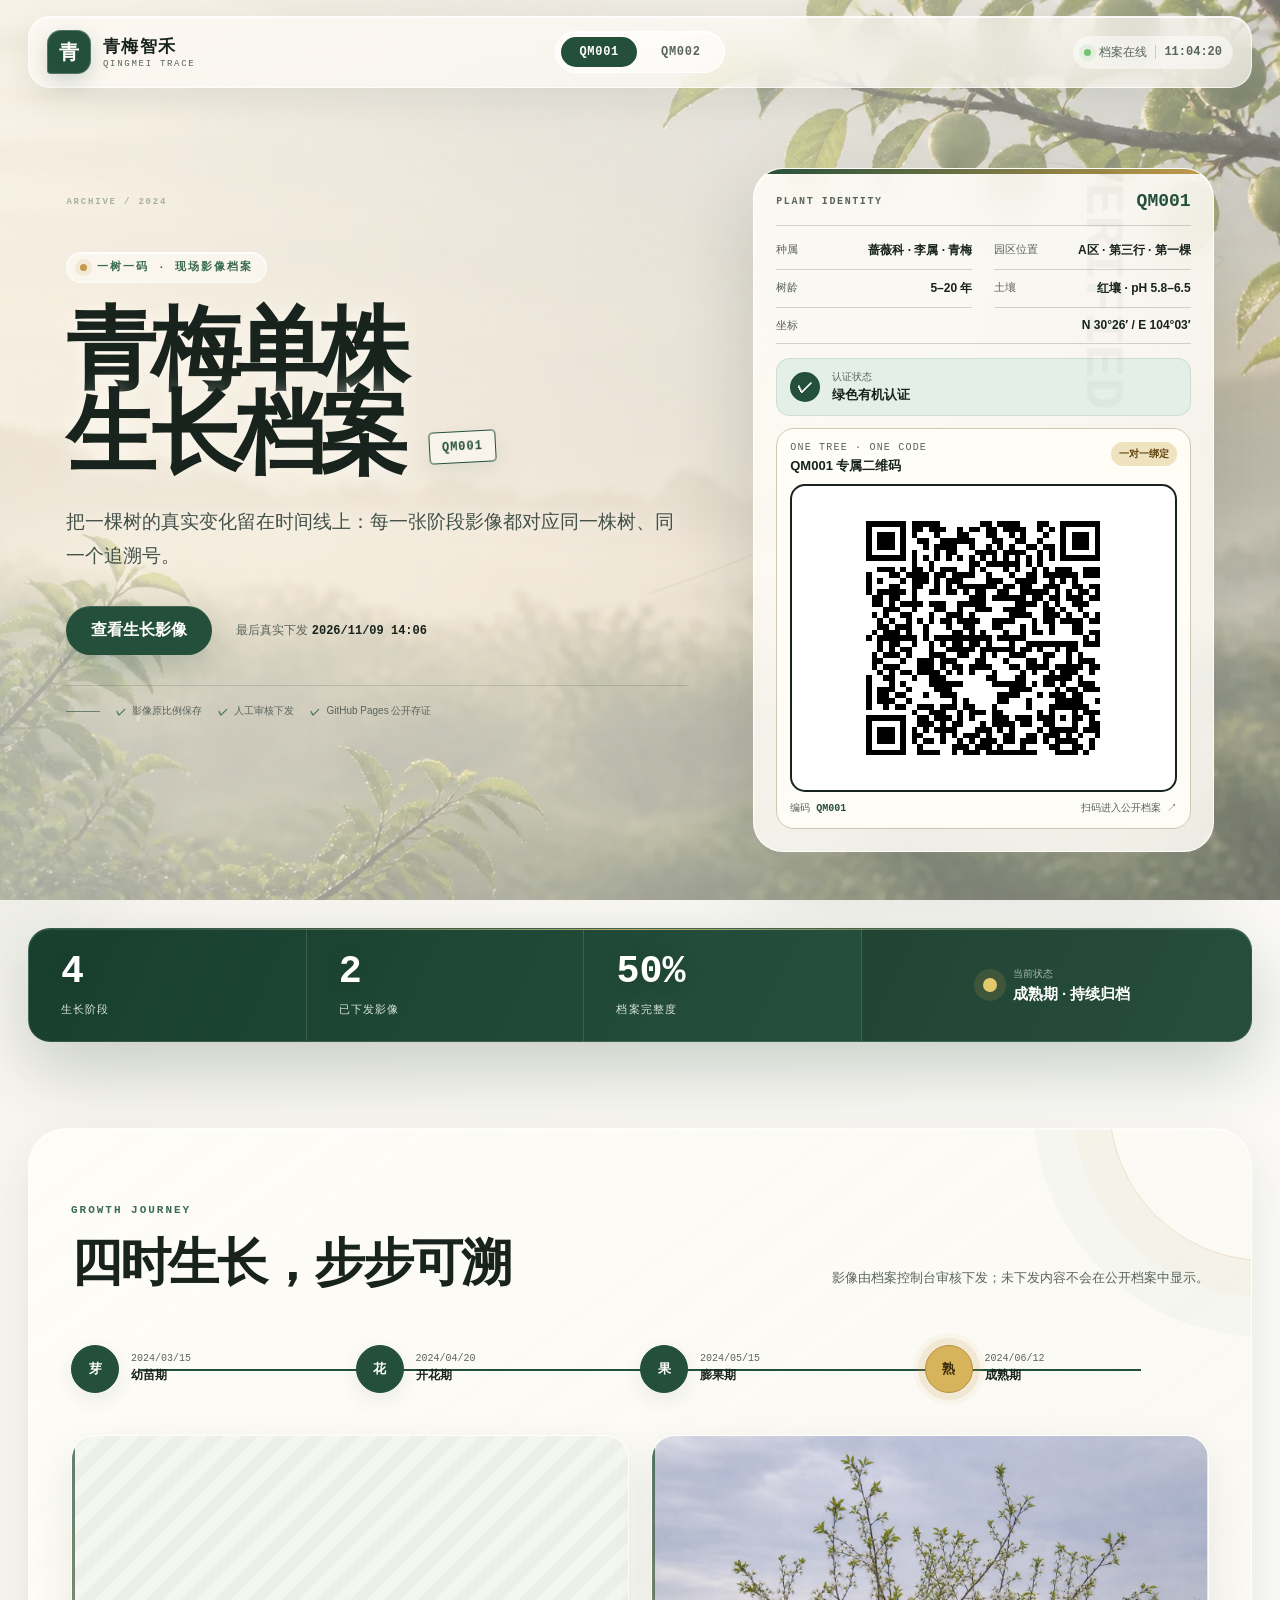
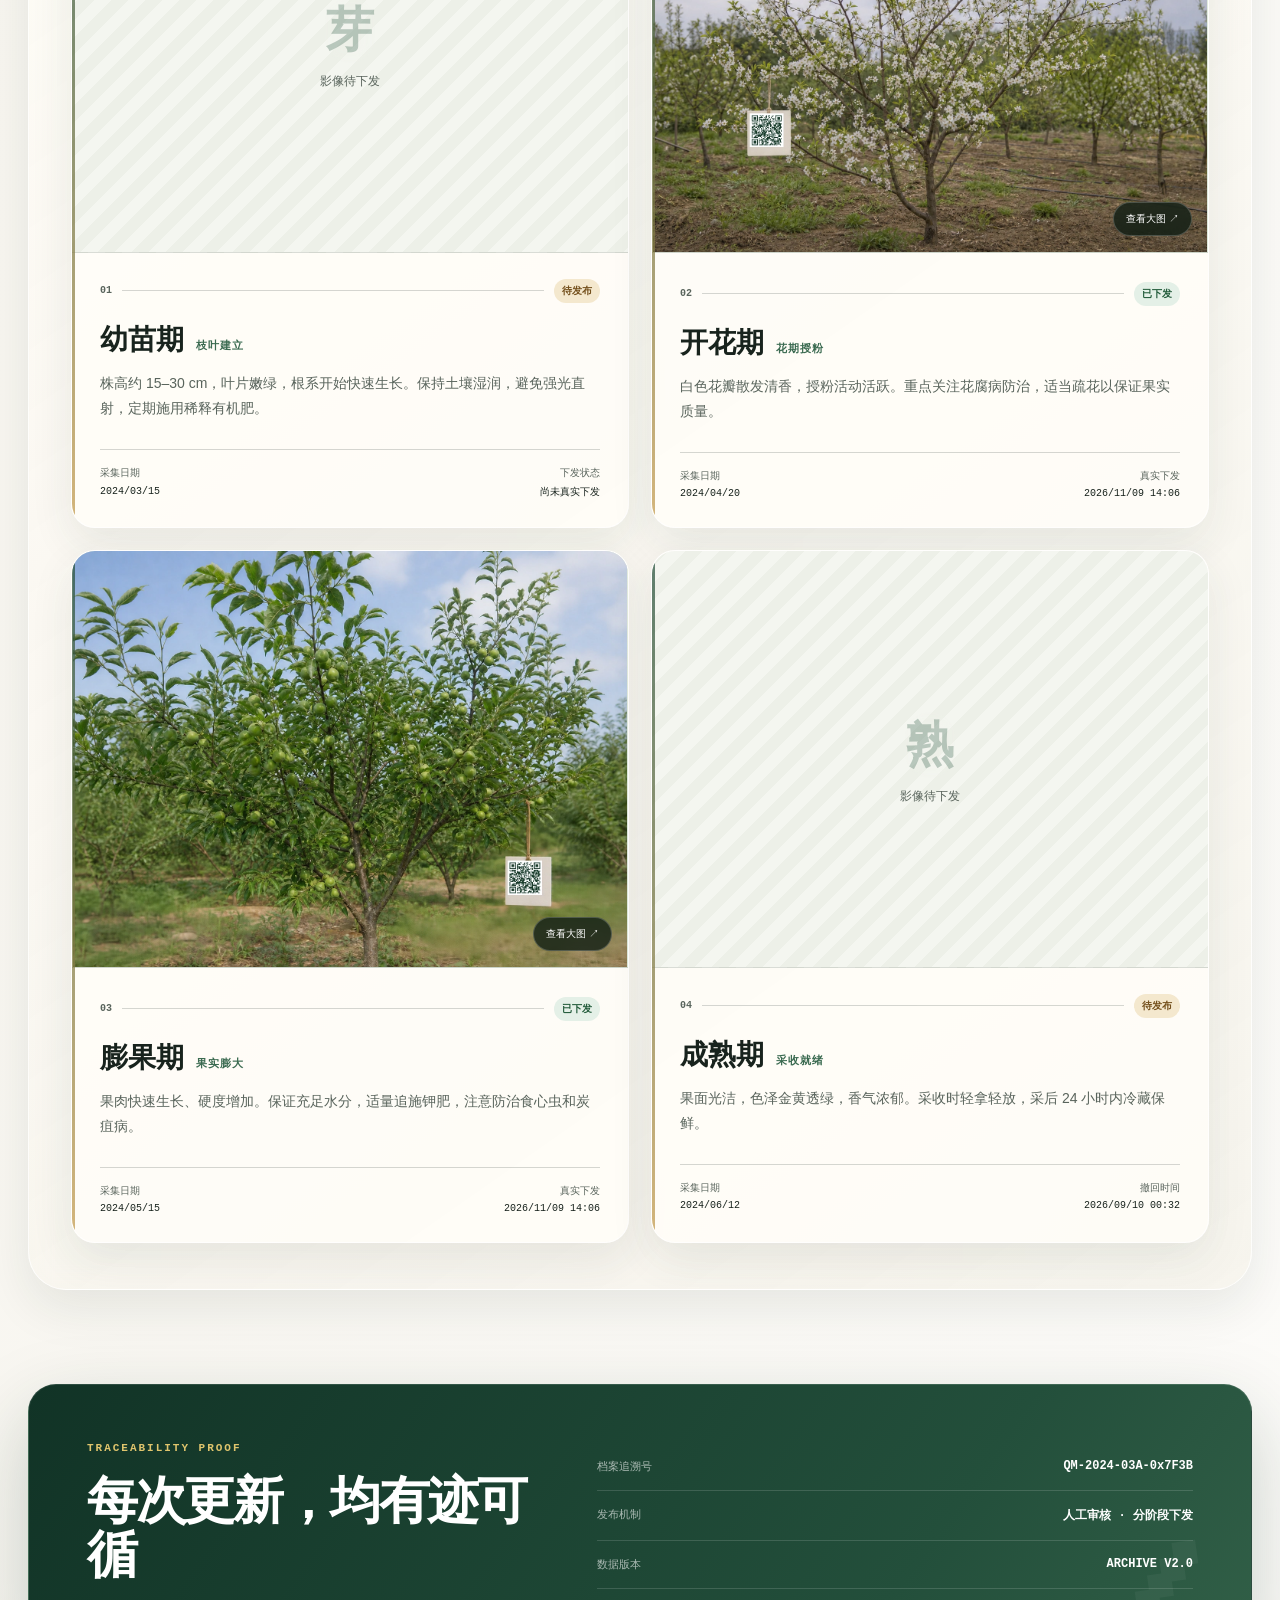
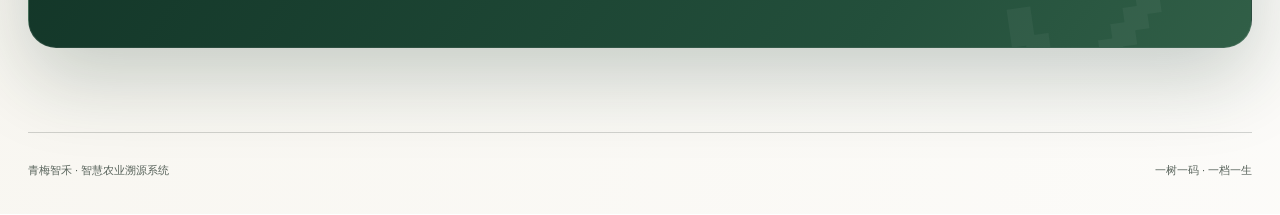
==== commit d192e205: "发布青梅智禾溯源档案 2026-11-09" ====
--- a/QM001.html
+++ b/QM001.html
@@ -94,7 +94,7 @@
     <p id="lightboxCaption"></p>
   </dialog>
   <div class="error-banner" id="errorBanner" role="alert" hidden></div>
-  <script>window.__ARCHIVE__={"id":"QM001","traceId":"QM-2024-03A-0x7F3B","name":"青梅单株生长档案","location":"A区 · 第三行 · 第一棵","species":"蔷薇科 · 李属 · 青梅","age":"5–20 年","coordinates":"N 30°26′ / E 104°03′","soil":"红壤 · pH 5.8–6.5","certification":"绿色有机认证","currentStage":"成熟期","deployedAt":"2026-09-23T12:58:19.279Z","stages":[{"name":"幼苗期","date":"2024-03-15","summary":"枝叶建立","description":"株高约 15–30 cm，叶片嫩绿，根系开始快速生长。保持土壤湿润，避免强光直射，定期施用稀释有机肥。","published":true,"publishedAt":"2026-09-23T12:58:19.279Z","unpublishedAt":null,"hasImage":true,"imageUrl":"assets/images/QM001/1786266948276-stage-01.webp"},{"name":"开花期","date":"2024-04-20","summary":"花期授粉","description":"白色花瓣散发清香，授粉活动活跃。重点关注花腐病防治，适当疏花以保证果实质量。","published":true,"publishedAt":"2026-09-23T12:58:19.279Z","unpublishedAt":null,"hasImage":true,"imageUrl":"assets/images/QM001/qr-v3-02.webp"},{"name":"膨果期","date":"2024-05-15","summary":"果实膨大","description":"果肉快速生长、硬度增加。保证充足水分，适量追施钾肥，注意防治食心虫和炭疽病。","published":true,"publishedAt":"2026-09-23T12:58:19.279Z","unpublishedAt":null,"hasImage":true,"imageUrl":"assets/images/QM001/qr-v3-03.webp"},{"name":"成熟期","date":"2024-06-12","summary":"采收就绪","description":"果面光洁，色泽金黄透绿，香气浓郁。采收时轻拿轻放，采后 24 小时内冷藏保鲜。","published":false,"publishedAt":null,"unpublishedAt":null,"hasImage":false,"imageUrl":null}],"updatedAt":"2026-09-23T12:58:19.279Z"};window.__ARCHIVE_UPDATED_AT__="2026-09-23T12:58:19.279Z";window.__ARCHIVE_DEPLOYED_AT__="2026-09-23T12:58:19.279Z";</script>
+  <script>window.__ARCHIVE__={"id":"QM001","traceId":"QM-2024-03A-0x7F3B","name":"青梅单株生长档案","location":"A区 · 第三行 · 第一棵","species":"蔷薇科 · 李属 · 青梅","age":"5–20 年","coordinates":"N 30°26′ / E 104°03′","soil":"红壤 · pH 5.8–6.5","certification":"绿色有机认证","currentStage":"成熟期","deployedAt":"2026-11-09T14:06:31.211Z","stages":[{"name":"幼苗期","date":"2024-03-15","summary":"枝叶建立","description":"株高约 15–30 cm，叶片嫩绿，根系开始快速生长。保持土壤湿润，避免强光直射，定期施用稀释有机肥。","published":false,"publishedAt":null,"unpublishedAt":null,"hasImage":false,"imageUrl":null},{"name":"开花期","date":"2024-04-20","summary":"花期授粉","description":"白色花瓣散发清香，授粉活动活跃。重点关注花腐病防治，适当疏花以保证果实质量。","published":true,"publishedAt":"2026-11-09T14:06:31.211Z","unpublishedAt":null,"hasImage":true,"imageUrl":"assets/images/QM001/qr-v3-02.webp"},{"name":"膨果期","date":"2024-05-15","summary":"果实膨大","description":"果肉快速生长、硬度增加。保证充足水分，适量追施钾肥，注意防治食心虫和炭疽病。","published":true,"publishedAt":"2026-11-09T14:06:31.211Z","unpublishedAt":null,"hasImage":true,"imageUrl":"assets/images/QM001/qr-v3-03.webp"},{"name":"成熟期","date":"2024-06-12","summary":"采收就绪","description":"果面光洁，色泽金黄透绿，香气浓郁。采收时轻拿轻放，采后 24 小时内冷藏保鲜。","published":false,"publishedAt":null,"unpublishedAt":"2026-09-10T00:32:39.902Z","hasImage":false,"imageUrl":null}],"updatedAt":"2026-11-09T14:06:31.211Z"};window.__ARCHIVE_UPDATED_AT__="2026-11-09T14:06:31.211Z";window.__ARCHIVE_DEPLOYED_AT__="2026-11-09T14:06:31.211Z";</script>
   <script src="assets/archive.js" defer></script>
 </body>
 </html>
